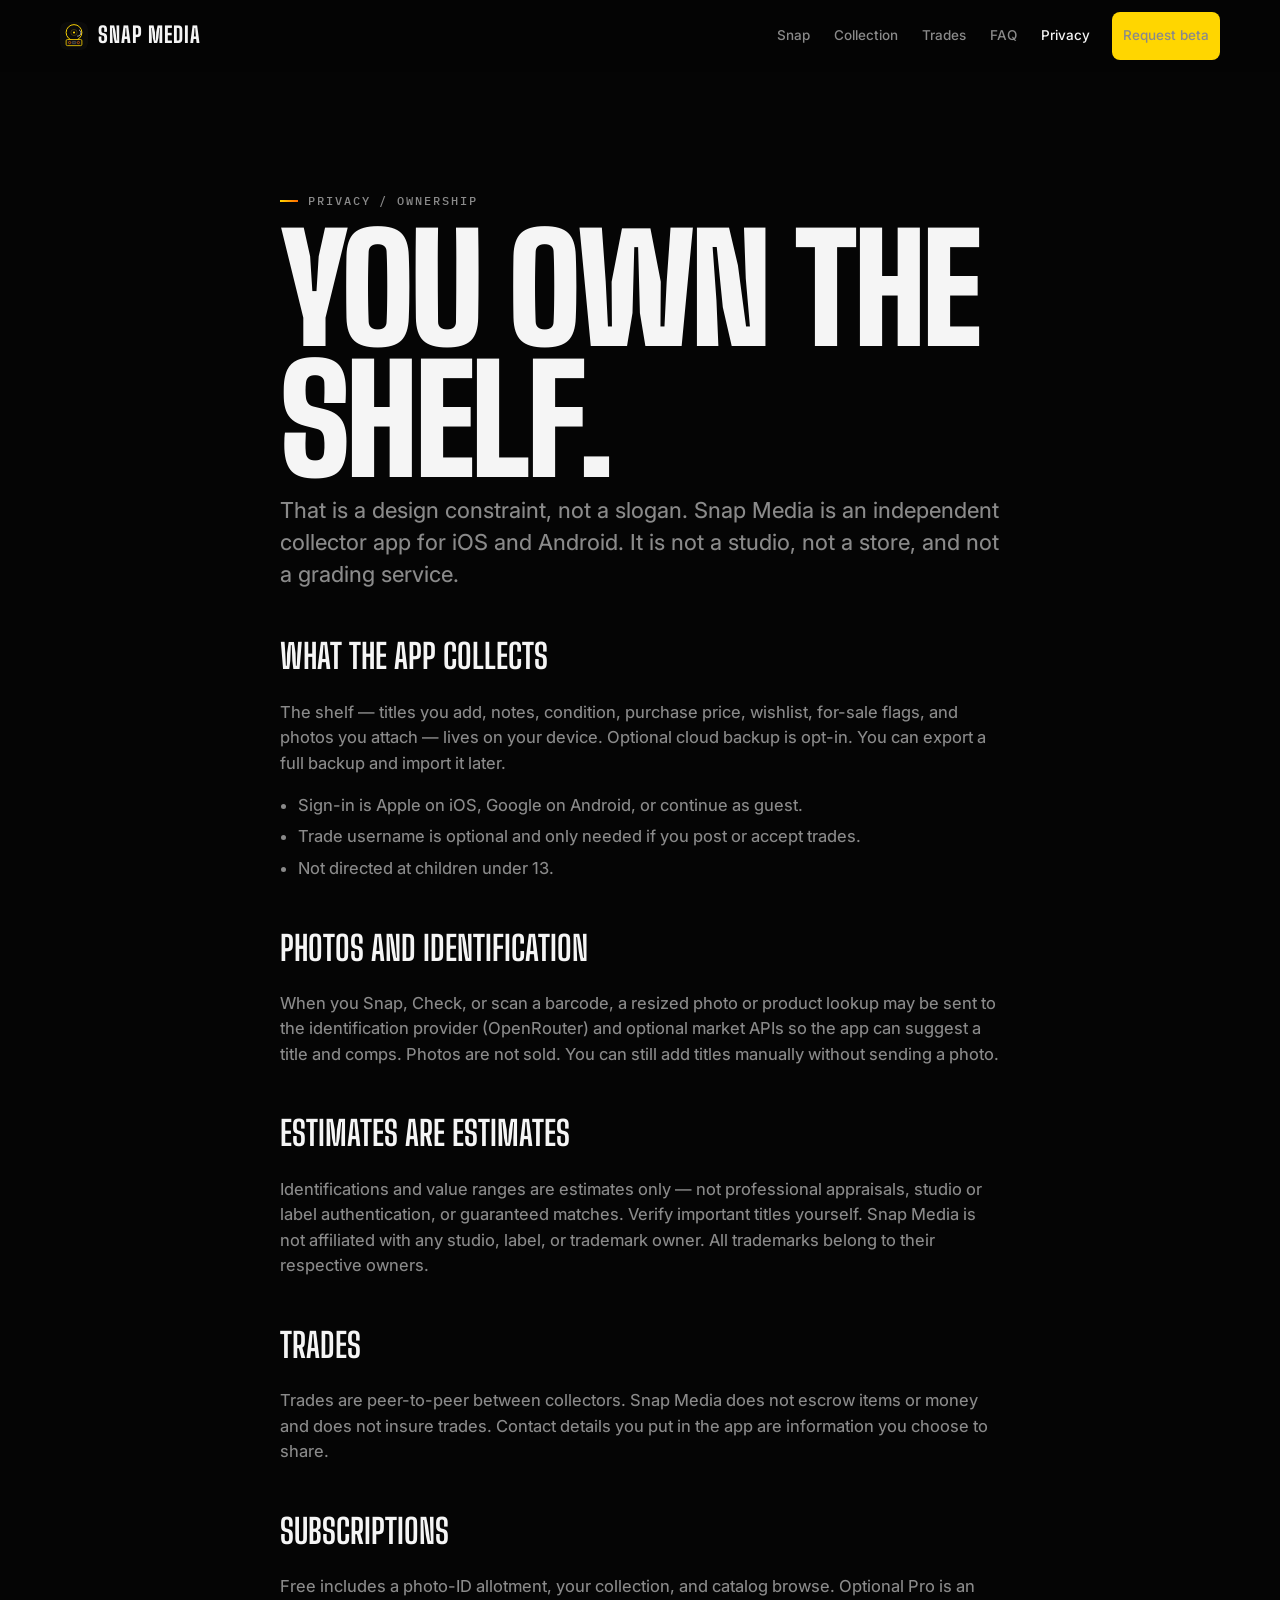
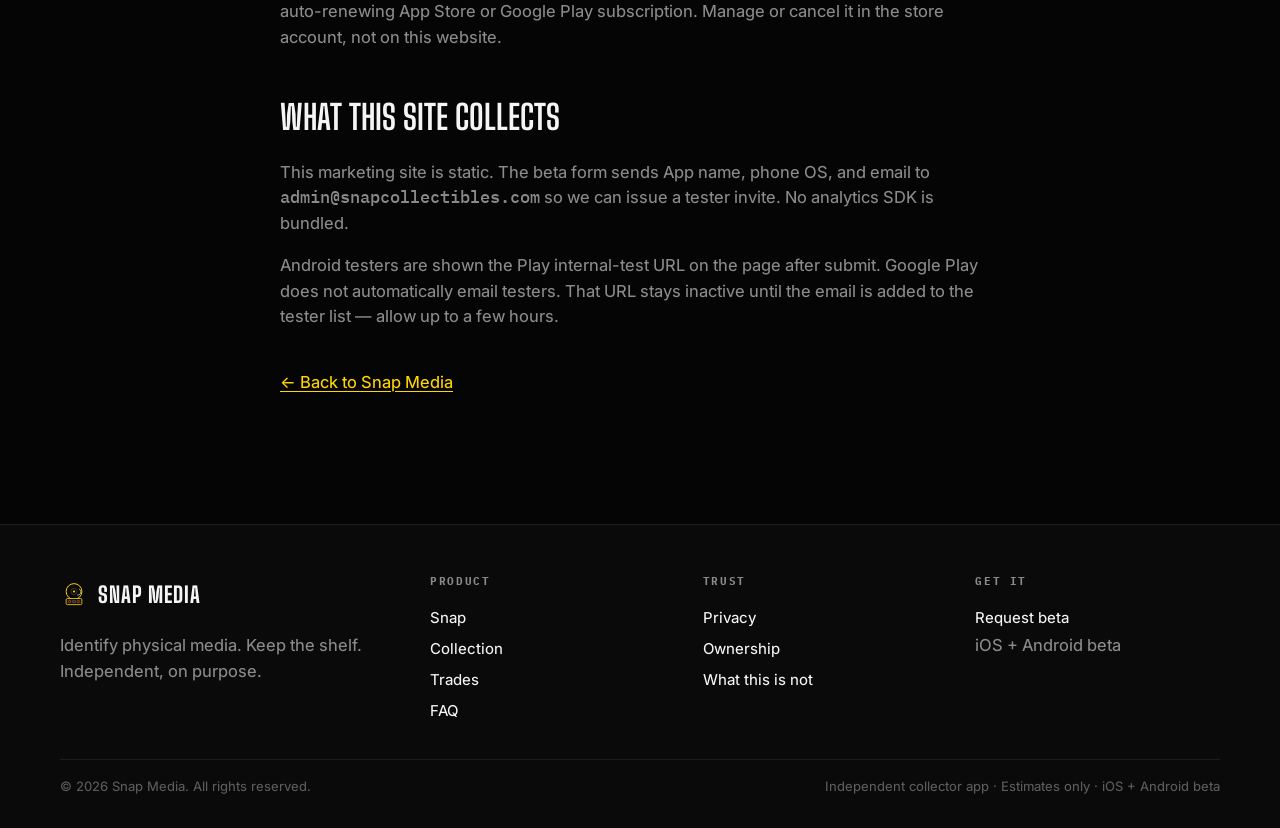
==== privacy.html @ 8dda5efd "Rebuild site in BassheadOS design with Android tester URL gate." ====
<!DOCTYPE html>
<html lang="en">
<head>
  <meta charset="utf-8" />
  <meta name="viewport" content="width=device-width, initial-scale=1" />
  <title>Privacy — Snap Media</title>
  <meta name="description" content="Snap Media is an independent collector app. Photos are used for identification only and are not sold. The shelf is yours. AI estimates are not appraisals." />
  <meta name="theme-color" content="#050505" />
  <link rel="canonical" href="https://snapmedia.app/privacy.html" />

  <meta property="og:type" content="article" />
  <meta property="og:title" content="Privacy — Snap Media" />
  <meta property="og:description" content="You own the shelf. Photos are not sold. Identifications are estimates, not studio stamps." />
  <meta property="og:image" content="assets/img/og.png" />
  <meta name="twitter:card" content="summary_large_image" />

  <link rel="icon" href="assets/img/favicon.svg" type="image/svg+xml" />
  <link rel="icon" href="assets/img/favicon-32.png" sizes="32x32" type="image/png" />
  <link rel="apple-touch-icon" href="assets/img/apple-touch-icon.png" />

  <link rel="preconnect" href="https://fonts.googleapis.com" />
  <link rel="preconnect" href="https://fonts.gstatic.com" crossorigin />
  <link href="https://fonts.googleapis.com/css2?family=Big+Shoulders+Display:wght@700;800;900&family=IBM+Plex+Mono:wght@400;500;600&family=Inter:ital,opsz,wght@0,14..32,400;0,14..32,500;0,14..32,600;1,14..32,400&display=swap" rel="stylesheet" />
  <link rel="stylesheet" href="assets/css/site.css?v=2" />
</head>
<body>
  <a class="skip" href="#main">Skip to content</a>

  <header class="site-header">
    <div class="wrap">
      <a class="brand" href="index.html">
        <img src="assets/img/mark.svg" width="28" height="28" alt="" />
        <span class="brand-name">Snap Media</span>
      </a>
      <nav class="nav" aria-label="Primary">
        <a href="index.html#snap">Snap</a>
        <a href="index.html#collection">Collection</a>
        <a href="index.html#trades">Trades</a>
        <a href="index.html#faq">FAQ</a>
        <a href="privacy.html" aria-current="page">Privacy</a>
        <a class="btn btn-primary nav-cta" href="index.html#download">Request beta</a>
      </nav>
      <button class="nav-toggle" type="button" aria-expanded="false" aria-controls="mobile-nav" aria-label="Open menu">
        <span class="bars" aria-hidden="true"></span>
      </button>
    </div>
  </header>

  <nav class="mobile-nav" id="mobile-nav" aria-label="Mobile">
    <a href="index.html#snap">Snap</a>
    <a href="index.html#collection">Collection</a>
    <a href="index.html#trades">Trades</a>
    <a href="index.html#faq">FAQ</a>
    <a href="privacy.html">Privacy</a>
    <a href="index.html#download">Request beta</a>
  </nav>

  <main id="main" class="section page-hero">
    <article class="wrap prose">
      <p class="kicker">Privacy / ownership</p>
      <h1 class="display">You own the shelf.</h1>
      <p class="lede">That is a design constraint, not a slogan. Snap Media is an independent collector app for iOS and Android. It is not a studio, not a store, and not a grading service.</p>

      <h2>What the app collects</h2>
      <p>The shelf — titles you add, notes, condition, purchase price, wishlist, for-sale flags, and photos you attach — lives on your device. Optional cloud backup is opt-in. You can export a full backup and import it later.</p>
      <ul>
        <li>Sign-in is Apple on iOS, Google on Android, or continue as guest.</li>
        <li>Trade username is optional and only needed if you post or accept trades.</li>
        <li>Not directed at children under 13.</li>
      </ul>

      <h2>Photos and identification</h2>
      <p>When you Snap, Check, or scan a barcode, a resized photo or product lookup may be sent to the identification provider (OpenRouter) and optional market APIs so the app can suggest a title and comps. Photos are not sold. You can still add titles manually without sending a photo.</p>

      <h2>Estimates are estimates</h2>
      <p>Identifications and value ranges are estimates only — not professional appraisals, studio or label authentication, or guaranteed matches. Verify important titles yourself. Snap Media is not affiliated with any studio, label, or trademark owner. All trademarks belong to their respective owners.</p>

      <h2>Trades</h2>
      <p>Trades are peer-to-peer between collectors. Snap Media does not escrow items or money and does not insure trades. Contact details you put in the app are information you choose to share.</p>

      <h2>Subscriptions</h2>
      <p>Free includes a photo-ID allotment, your collection, and catalog browse. Optional Pro is an auto-renewing App Store or Google Play subscription. Manage or cancel it in the store account, not on this website.</p>

      <h2>What this site collects</h2>
      <p>This marketing site is static. The beta form sends App name, phone OS, and email to <span class="mono">admin@snapcollectibles.com</span> so we can issue a tester invite. No analytics SDK is bundled.</p>
      <p>Android testers are shown the Play internal-test URL on the page after submit. Google Play does not automatically email testers. That URL stays inactive until the email is added to the tester list — allow up to a few hours.</p>

      <p style="margin-top:40px;"><a href="index.html">← Back to Snap Media</a></p>
    </article>
  </main>

  <footer class="site-footer">
    <div class="wrap footer-grid">
      <div class="footer-brand">
        <a class="brand" href="index.html">
          <img src="assets/img/mark.svg" width="28" height="28" alt="" />
          <span class="brand-name">Snap Media</span>
        </a>
        <p>Identify physical media. Keep the shelf. Independent, on purpose.</p>
      </div>
      <div class="footer-col">
        <h2>Product</h2>
        <a href="index.html#snap">Snap</a>
        <a href="index.html#collection">Collection</a>
        <a href="index.html#trades">Trades</a>
        <a href="index.html#faq">FAQ</a>
      </div>
      <div class="footer-col">
        <h2>Trust</h2>
        <a href="privacy.html">Privacy</a>
        <a href="index.html#privacy">Ownership</a>
        <a href="index.html#not">What this is not</a>
      </div>
      <div class="footer-col">
        <h2>Get it</h2>
        <a href="index.html#download">Request beta</a>
        <span class="muted">iOS + Android beta</span>
      </div>
    </div>
    <div class="wrap footer-legal">
      <span>© <span data-year></span> Snap Media. All rights reserved.</span>
      <span>Independent collector app · Estimates only · iOS + Android beta</span>
    </div>
  </footer>
  <script src="assets/js/site.js"></script>
</body>
</html>
---- assets/css/site.css ----
/* Snap Media — brand site
   Same system as BassheadOS: dark bay, electric yellow, ember.
   No brochure chrome. */

:root {
  --bg: #050505;
  --bg-2: #0a0a0a;
  --surface: #141414;
  --surface-2: #1a1a1a;
  --surface-3: #202020;
  --hairline: rgba(255, 255, 255, 0.08);
  --hairline-strong: rgba(255, 255, 255, 0.14);
  --text: #f5f5f5;
  --muted: #8a8a8a;
  --faint: #5c5c5c;
  --yellow: #ffd600;
  --yellow-ink: #141000;
  --orange: #ff6a00;
  --ember: #ff2d2d;
  --green: #73eb52;
  --green-ink: #062000;
  --shadow: 0 28px 80px rgba(0, 0, 0, 0.55);
  --radius: 18px;
  --radius-sm: 12px;
  --radius-pill: 999px;
  --header-h: 68px;
  --gutter: 20px;
  --max: 1160px;
  --max-narrow: 760px;
  --font-display: "Big Shoulders Display", "Arial Narrow", Impact, sans-serif;
  --font-body: Inter, "SF Pro Text", "Helvetica Neue", system-ui, sans-serif;
  --font-mono: "IBM Plex Mono", ui-monospace, "SF Mono", Menlo, monospace;
  --ease: cubic-bezier(0.2, 0.7, 0.2, 1);
  color-scheme: dark;
}

*,
*::before,
*::after {
  box-sizing: border-box;
}

html {
  scroll-behavior: smooth;
  scroll-padding-top: calc(var(--header-h) + 16px);
}

body {
  margin: 0;
  min-height: 100%;
  background: var(--bg);
  color: var(--text);
  font-family: var(--font-body);
  font-size: 16.5px;
  line-height: 1.55;
  font-weight: 450;
  -webkit-font-smoothing: antialiased;
  text-rendering: optimizeLegibility;
  overflow-x: hidden;
}

img,
svg,
video {
  max-width: 100%;
  display: block;
}

button,
input,
select,
textarea {
  font: inherit;
  color: inherit;
}

a {
  color: var(--yellow);
  text-decoration-thickness: 1px;
  text-underline-offset: 0.18em;
}

a:hover {
  color: #ffe566;
}

:focus-visible {
  outline: 2px solid var(--yellow);
  outline-offset: 3px;
}

.visually-hidden {
  position: absolute;
  width: 1px;
  height: 1px;
  padding: 0;
  margin: -1px;
  overflow: hidden;
  clip: rect(0, 0, 0, 0);
  white-space: nowrap;
  border: 0;
}

.skip {
  position: absolute;
  left: 12px;
  top: -48px;
  z-index: 80;
  background: var(--yellow);
  color: var(--yellow-ink);
  padding: 8px 12px;
  font-weight: 600;
  border-radius: 8px;
}

.skip:focus {
  top: 12px;
}

/* ---------- layout ---------- */

.wrap {
  width: calc(100% - var(--gutter) * 2);
  max-width: var(--max);
  margin-inline: auto;
}

.wrap-narrow {
  width: min(var(--max-narrow), calc(100% - var(--gutter) * 2));
  margin-inline: auto;
}

.section {
  padding: 88px 0;
  position: relative;
}

.section-head {
  max-width: 720px;
  margin-bottom: 40px;
}

.section-head.center {
  margin-inline: auto;
  text-align: center;
}

.kicker {
  display: inline-flex;
  flex-wrap: wrap;
  align-items: center;
  gap: 10px;
  font-family: var(--font-mono);
  font-size: 12px;
  font-weight: 500;
  letter-spacing: 0.16em;
  text-transform: uppercase;
  color: var(--yellow);
  margin: 0 0 14px;
}

.kicker::before {
  content: "";
  width: 18px;
  height: 2px;
  background: linear-gradient(90deg, var(--yellow), var(--orange));
}

.display {
  font-family: var(--font-display);
  font-weight: 800;
  letter-spacing: -0.025em;
  line-height: 0.88;
  text-transform: uppercase;
  margin: 0 0 18px;
}

h1.display {
  font-size: clamp(64px, 16vw, 148px);
  font-weight: 900;
}

h2.display {
  font-size: clamp(36px, 9vw, 76px);
  overflow-wrap: break-word;
}

h3 {
  font-size: 1.25rem;
  line-height: 1.25;
  letter-spacing: -0.02em;
  margin: 0 0 8px;
}

.lede {
  font-size: clamp(18px, 2.2vw, 22px);
  line-height: 1.45;
  color: var(--text);
  margin: 0 0 16px;
}

.muted {
  color: var(--muted);
}

.mono {
  font-family: var(--font-mono);
  font-variant-numeric: tabular-nums;
}

/* ---------- header ---------- */

.site-header {
  position: sticky;
  top: 0;
  z-index: 50;
  height: var(--header-h);
  display: flex;
  align-items: center;
  border-bottom: 1px solid transparent;
  background: rgba(5, 5, 5, 0.72);
  backdrop-filter: blur(18px) saturate(1.2);
  -webkit-backdrop-filter: blur(18px) saturate(1.2);
}

.site-header.is-scrolled {
  border-bottom-color: var(--hairline);
}

.site-header .wrap {
  display: flex;
  align-items: center;
  justify-content: space-between;
  gap: 16px;
  width: min(1280px, calc(100% - var(--gutter) * 2));
}

.brand {
  display: inline-flex;
  align-items: center;
  gap: 10px;
  color: var(--text);
  text-decoration: none;
  min-height: 44px;
}

.brand:hover {
  color: var(--text);
}

.brand img,
.brand svg {
  width: 28px;
  height: 28px;
  border-radius: 7px;
}

.brand-name {
  font-family: var(--font-display);
  font-weight: 800;
  font-size: 22px;
  letter-spacing: 0.04em;
  text-transform: uppercase;
}

.nav {
  display: none;
  align-items: center;
  gap: 4px;
}

.nav a {
  color: var(--muted);
  text-decoration: none;
  font-size: 13.5px;
  font-weight: 500;
  padding: 8px 10px;
  border-radius: 8px;
}

.nav a:hover,
.nav a[aria-current="page"],
.nav a.is-active {
  color: var(--text);
}

.nav-cta {
  margin-left: 8px;
}

.nav-toggle {
  display: inline-flex;
  align-items: center;
  justify-content: center;
  width: 44px;
  height: 44px;
  border: 1px solid var(--hairline);
  background: var(--surface);
  border-radius: 12px;
  color: var(--text);
  cursor: pointer;
}

.nav-toggle .bars,
.nav-toggle .bars::before,
.nav-toggle .bars::after {
  display: block;
  width: 16px;
  height: 1.5px;
  background: currentColor;
  position: relative;
  transition: transform 0.2s var(--ease);
}

.nav-toggle .bars::before,
.nav-toggle .bars::after {
  content: "";
  position: absolute;
  left: 0;
}

.nav-toggle .bars::before { top: -5px; }
.nav-toggle .bars::after { top: 5px; }

body.nav-open .nav-toggle .bars { background: transparent; }
body.nav-open .nav-toggle .bars::before { top: 0; transform: rotate(45deg); }
body.nav-open .nav-toggle .bars::after { top: 0; transform: rotate(-45deg); }

/* ---------- buttons ---------- */

.btn {
  display: inline-flex;
  align-items: center;
  justify-content: center;
  gap: 8px;
  min-height: 48px;
  padding: 0 18px;
  border-radius: var(--radius-pill);
  border: 1px solid transparent;
  font-weight: 600;
  font-size: 15px;
  text-decoration: none;
  cursor: pointer;
  transition: transform 0.18s var(--ease), background 0.18s var(--ease), border-color 0.18s;
}

.btn:hover { color: inherit; }
.btn:active { transform: translateY(1px); }

.btn-primary {
  background: var(--yellow);
  color: var(--yellow-ink);
}

.btn-primary:hover {
  background: #ffe14d;
  color: var(--yellow-ink);
}

.btn-ghost {
  background: transparent;
  color: var(--text);
  border-color: var(--hairline-strong);
}

.btn-ghost:hover {
  border-color: rgba(255, 214, 0, 0.45);
  color: var(--text);
}

.btn-row {
  display: flex;
  flex-wrap: wrap;
  gap: 10px;
}

/* ---------- badges ---------- */

.badge {
  display: inline-flex;
  align-items: center;
  gap: 6px;
  min-height: 24px;
  padding: 0 9px;
  border-radius: var(--radius-pill);
  border: 1px solid var(--hairline);
  font-family: var(--font-mono);
  font-size: 11px;
  font-weight: 500;
  letter-spacing: 0.06em;
  text-transform: uppercase;
  color: var(--muted);
}

.badge-live {
  color: var(--green);
  border-color: rgba(115, 235, 82, 0.28);
  background: rgba(115, 235, 82, 0.08);
}

.badge-soon {
  color: var(--orange);
  border-color: rgba(255, 106, 0, 0.3);
  background: rgba(255, 106, 0, 0.08);
}

.badge-yellow {
  color: var(--yellow);
  border-color: rgba(255, 214, 0, 0.28);
}

.badge-orange {
  color: var(--orange);
  border-color: rgba(255, 106, 0, 0.3);
}

/* ---------- hero ---------- */

.hero {
  position: relative;
  overflow-x: hidden;
  padding: 36px 0 56px;
}

.hero-bg {
  position: absolute;
  inset: 0;
  pointer-events: none;
  background:
    radial-gradient(ellipse 80% 55% at 80% 20%, rgba(255, 106, 0, 0.16), transparent 55%),
    radial-gradient(ellipse 50% 40% at 10% 90%, rgba(255, 45, 45, 0.1), transparent 50%),
    var(--bg);
}

.hero-bg img {
  position: absolute;
  right: -8%;
  top: -6%;
  width: min(820px, 92vw);
  opacity: 0.22;
  mask-image: radial-gradient(circle at 55% 40%, #000 20%, transparent 70%);
  -webkit-mask-image: radial-gradient(circle at 55% 40%, #000 20%, transparent 70%);
  filter: saturate(1.1);
}

.hero-grid {
  position: relative;
  display: grid;
  gap: 48px;
  align-items: center;
}

.hero-grid > * {
  min-width: 0;
}

.hero-copy .display {
  margin-bottom: 20px;
}

.hero-promise {
  font-size: clamp(20px, 3vw, 28px);
  font-weight: 560;
  letter-spacing: -0.03em;
  line-height: 1.2;
  margin: 0 0 12px;
  max-width: 22ch;
}

.hero-copy {
  max-width: 100%;
}

.hero-pitch {
  color: var(--muted);
  max-width: min(44ch, 100%);
  margin: 0 0 24px;
}

.hero-micro {
  margin-top: 18px;
  font-family: var(--font-mono);
  font-size: 12px;
  color: var(--muted);
  letter-spacing: 0.02em;
  max-width: 46ch;
  line-height: 1.55;
}

.hero-stage {
  position: relative;
  display: flex;
  flex-direction: column;
  align-items: center;
  justify-content: center;
  gap: 16px;
}

.hero-phones {
  position: relative;
  width: min(340px, 100%);
  display: flex;
  justify-content: center;
}

.hero-chips {
  position: relative;
  z-index: 3;
  display: grid;
  grid-template-columns: 1fr 1fr;
  gap: 8px;
  width: min(340px, 100%);
}

.chip-health,
.chip-dna {
  position: static;
  left: auto;
  right: auto;
  top: auto;
  bottom: auto;
}

/* ---------- devices ---------- */

.device {
  --device-w: 262px;
  width: var(--device-w);
  aspect-ratio: 1206 / 2622;
  padding: 5px;
  border-radius: 38px;
  background: linear-gradient(160deg, #4a4a4a 0%, #111 45%, #2a2a2a 100%);
  box-shadow:
    var(--shadow),
    0 0 0 1px rgba(255, 255, 255, 0.06),
    0 0 60px rgba(255, 106, 0, 0.08);
  position: relative;
}

.device img {
  width: 100%;
  height: 100%;
  object-fit: cover;
  border-radius: 33px;
  background: #000;
}

.device-main {
  --device-w: min(280px, 68vw);
  position: relative;
  z-index: 2;
}

.device-back {
  --device-w: min(230px, 56vw);
  position: absolute;
  z-index: 1;
  transform: translate(42%, -6%) rotate(7deg);
  opacity: 0.88;
  filter: saturate(0.95);
}

.chip {
  background: rgba(20, 20, 20, 0.88);
  border: 1px solid var(--hairline);
  backdrop-filter: blur(12px);
  border-radius: 14px;
  padding: 10px 12px;
  box-shadow: 0 12px 32px rgba(0, 0, 0, 0.35);
  min-width: 0;
}

.chip .label {
  font-family: var(--font-mono);
  font-size: 10px;
  letter-spacing: 0.12em;
  text-transform: uppercase;
  color: var(--yellow);
  margin-bottom: 4px;
}

.chip strong {
  display: block;
  font-size: 14px;
  font-weight: 600;
}

.chip span {
  color: var(--muted);
  font-size: 12px;
}

@media (max-width: 759px) {
  .device-back { display: none; }
  .hero-phones {
    width: min(280px, 82vw);
  }
  .hero-chips {
    width: min(280px, 82vw);
    grid-template-columns: 1fr;
  }
  .hero-bg img {
    opacity: 0.12;
    width: min(520px, 80vw);
    right: -20%;
  }

}

/* ---------- strips ---------- */

.strip {
  border-block: 1px solid var(--hairline);
  background: var(--bg-2);
  padding: 16px 0;
}

.strip-row {
  display: flex;
  flex-wrap: wrap;
  gap: 10px 22px;
  justify-content: center;
  font-family: var(--font-mono);
  font-size: 12px;
  letter-spacing: 0.04em;
  text-transform: uppercase;
  color: var(--muted);
}

.strip-row b {
  color: var(--text);
  font-weight: 500;
}

.ember-band {
  position: relative;
  overflow: hidden;
  padding: 56px 0;
  background:
    radial-gradient(ellipse at 20% 0%, rgba(255, 214, 0, 0.1), transparent 45%),
    radial-gradient(ellipse at 90% 120%, rgba(255, 45, 45, 0.16), transparent 50%),
    #0c0705;
  border-block: 1px solid rgba(255, 106, 0, 0.2);
}

.ember-band .display {
  max-width: 16ch;
}

/* ---------- cards / grids ---------- */

.pillar-grid {
  display: grid;
  gap: 12px;
}

.pillar {
  background: var(--surface);
  border: 1px solid var(--hairline);
  border-radius: var(--radius);
  padding: 22px 20px 20px;
  position: relative;
  overflow: hidden;
}

.pillar::after {
  content: "";
  position: absolute;
  inset: auto 0 0;
  height: 2px;
  background: linear-gradient(90deg, var(--yellow), var(--orange), var(--ember));
  opacity: 0.7;
}

.pillar .num {
  font-family: var(--font-mono);
  font-size: 12px;
  color: var(--yellow);
  letter-spacing: 0.08em;
}

.pillar h3 {
  margin-top: 10px;
  font-family: var(--font-display);
  font-size: 28px;
  letter-spacing: 0.01em;
  text-transform: uppercase;
}

.pillar p {
  margin: 0;
  color: var(--muted);
  font-size: 15px;
}

.split {
  display: grid;
  gap: 36px;
  align-items: center;
}

.split > * {
  min-width: 0;
}

.feature-list {
  list-style: none;
  padding: 0;
  margin: 20px 0 0;
  display: grid;
  gap: 10px;
}

.feature-list li {
  display: grid;
  grid-template-columns: 16px 1fr;
  gap: 10px;
  color: var(--muted);
  font-size: 15px;
}

.feature-list li::before {
  content: "";
  width: 8px;
  height: 8px;
  margin-top: 8px;
  border-radius: 50%;
  background: var(--yellow);
  box-shadow: 0 0 0 4px rgba(255, 214, 0, 0.08);
}

.device-row {
  display: flex;
  gap: 16px;
  overflow-x: auto;
  padding: 8px 2px 36px;
  scroll-snap-type: x mandatory;
  -webkit-overflow-scrolling: touch;
}

.device-row .device {
  flex: 0 0 auto;
  scroll-snap-align: start;
}

.device-pair {
  display: grid;
  grid-template-columns: 1fr;
  gap: 16px;
}

.device-pair .device,
.device-solo {
  --device-w: min(280px, 100%);
  width: min(280px, 100%);
  max-width: 100%;
  margin-inline: auto;
}

.device figcaption {
  position: absolute;
  left: 8px;
  right: 8px;
  bottom: -26px;
  text-align: center;
  font-family: var(--font-mono);
  font-size: 11px;
  color: var(--muted);
  letter-spacing: 0.08em;
  text-transform: uppercase;
}

.page-hero {
  padding: 48px 0 24px;
}

/* ---------- tools / coach / twin ---------- */

.tool-grid {
  display: grid;
  gap: 12px;
}

.tool {
  background: var(--surface);
  border: 1px solid var(--hairline);
  border-radius: var(--radius);
  padding: 20px;
}

.tool h3 {
  font-family: var(--font-display);
  font-size: 26px;
  text-transform: uppercase;
  color: var(--yellow);
  letter-spacing: 0.02em;
}

.spec-row {
  display: flex;
  flex-wrap: wrap;
  gap: 8px;
  margin-top: 14px;
}

.spec {
  font-family: var(--font-mono);
  font-size: 12px;
  padding: 6px 9px;
  border-radius: 8px;
  background: var(--bg);
  border: 1px solid var(--hairline);
  color: var(--text);
}

.steps {
  display: grid;
  gap: 0;
  counter-reset: step;
  border-top: 1px solid var(--hairline);
}

.step {
  display: grid;
  gap: 8px;
  padding: 22px 0;
  border-bottom: 1px solid var(--hairline);
  counter-increment: step;
}

.step h3 {
  font-family: var(--font-display);
  font-size: 32px;
  text-transform: uppercase;
}

.step h3::before {
  content: counter(step, decimal-leading-zero) "  ";
  font-family: var(--font-mono);
  font-size: 0.45em;
  letter-spacing: 0.08em;
  color: var(--yellow);
  vertical-align: 8px;
}

.step p { margin: 0; color: var(--muted); }

/* health + signal visuals */

.health {
  width: 92px;
  height: 92px;
}

.health-ring {
  transform: rotate(-90deg);
}

.health-track { fill: none; stroke: #2a2a2a; stroke-width: 8; }
.health-value {
  fill: none;
  stroke: url(#ember);
  stroke-width: 8;
  stroke-linecap: round;
  stroke-dasharray: 264;
  stroke-dashoffset: 60;
}

.chain {
  display: flex;
  align-items: center;
  gap: 0;
  overflow-x: auto;
  padding: 6px 0;
}

.node {
  flex: 0 0 auto;
  background: var(--surface);
  border: 1px solid var(--hairline);
  border-radius: 14px;
  padding: 10px 12px;
  min-width: 108px;
}

.node .dot {
  width: 8px;
  height: 8px;
  border-radius: 50%;
  background: var(--yellow);
  box-shadow: 0 0 10px var(--yellow);
  margin-bottom: 8px;
}

.node small {
  display: block;
  color: var(--muted);
  font-size: 11px;
}

.node-link {
  width: 28px;
  height: 2px;
  background: linear-gradient(90deg, var(--orange), var(--yellow));
  flex: 0 0 auto;
  position: relative;
}

.node-link::after {
  content: "";
  position: absolute;
  inset: -3px auto -3px 0;
  width: 8px;
  background: #fff;
  opacity: 0.7;
  animation: pulse 1.8s var(--ease) infinite;
}

@keyframes pulse {
  0% { left: 0; opacity: 0; }
  30% { opacity: 0.9; }
  100% { left: 22px; opacity: 0; }
}

.audience {
  display: grid;
  gap: 10px;
}

.audience article {
  border: 1px solid var(--hairline);
  border-radius: var(--radius);
  padding: 18px;
  background: var(--bg-2);
}

.audience h3 {
  font-family: var(--font-mono);
  font-size: 12px;
  letter-spacing: 0.14em;
  text-transform: uppercase;
  color: var(--yellow);
}

.audience p { margin: 0; color: var(--muted); font-size: 15px; }

.roadmap {
  display: grid;
  gap: 8px;
}

.roadmap li {
  list-style: none;
  display: grid;
  grid-template-columns: auto 1fr;
  gap: 12px;
  align-items: start;
  padding: 14px 16px;
  background: var(--surface);
  border: 1px solid var(--hairline);
  border-radius: 14px;
}

.roadmap {
  padding: 0;
  margin: 0;
}

.not-list {
  display: grid;
  gap: 8px;
  padding: 0;
  margin: 16px 0 0;
}

.not-list li {
  list-style: none;
  color: var(--muted);
  padding-left: 18px;
  position: relative;
}

.not-list li::before {
  content: "—";
  position: absolute;
  left: 0;
  color: var(--ember);
}

/* ---------- waitlist ---------- */

.cta-panel {
  background:
    radial-gradient(ellipse at 80% 0%, rgba(255, 214, 0, 0.08), transparent 40%),
    var(--surface);
  border: 1px solid var(--hairline);
  border-radius: 24px;
  padding: 28px 22px;
  overflow: hidden;
}

.cta-panel .display {
  font-size: clamp(32px, 8vw, 64px);
}

.form {
  display: grid;
  gap: 10px;
  margin-top: 18px;
  position: relative;
}

.form[hidden] {
  display: none;
}

.form label {
  font-family: var(--font-mono);
  font-size: 12px;
  letter-spacing: 0.08em;
  text-transform: uppercase;
  color: var(--muted);
}

.form-row {
  display: grid;
  gap: 10px;
}

.form input[type="email"],
.form input[type="text"] {
  width: 100%;
  min-height: 52px;
  padding: 0 16px;
  border-radius: var(--radius-pill);
  border: 1px solid var(--hairline-strong);
  background: var(--bg);
}

.form input[type="email"]::placeholder { color: var(--faint); }

.form input[readonly] {
  color: var(--text);
  opacity: 0.92;
}

.form .honey {
  position: absolute;
  left: -9999px;
  width: 1px;
  height: 1px;
  opacity: 0;
}

.os-fieldset {
  border: 0;
  padding: 0;
  margin: 6px 0 0;
  min-width: 0;
}

.os-fieldset legend {
  font-family: var(--font-mono);
  font-size: 12px;
  letter-spacing: 0.08em;
  text-transform: uppercase;
  color: var(--muted);
  padding: 0;
  margin-bottom: 10px;
}

.os-choice {
  display: grid;
  grid-template-columns: 1fr 1fr;
  gap: 10px;
}

.form .os-card {
  display: grid;
  gap: 2px;
  min-height: 72px;
  padding: 14px 16px;
  border-radius: 16px;
  border: 1px solid var(--hairline-strong);
  background: var(--bg);
  cursor: pointer;
  font-family: var(--font-body);
  font-size: 15px;
  letter-spacing: 0;
  text-transform: none;
  color: var(--text);
}

.os-card input {
  position: absolute;
  opacity: 0;
  pointer-events: none;
}

.os-card:has(input:focus-visible) {
  outline: 2px solid var(--yellow);
  outline-offset: 3px;
}

.os-card:has(input:checked) {
  border-color: rgba(255, 214, 0, 0.55);
  box-shadow: inset 0 0 0 1px rgba(255, 214, 0, 0.35);
}

.os-card-title {
  font-weight: 600;
}

.os-card-meta {
  color: var(--muted);
  font-size: 13px;
}

.form > .btn {
  justify-self: start;
  min-width: min(100%, 280px);
}

.form-note,
.form-status {
  font-size: 13px;
  color: var(--muted);
  margin: 0;
}

.form-status[data-state="ok"] { color: var(--green); }
.form-status[data-state="err"] { color: #ff8a8a; }

.store-btn {
  display: inline-flex;
  flex-direction: column;
  align-items: flex-start;
  gap: 2px;
  min-height: 56px;
  padding: 10px 16px;
  border-radius: 12px;
  border: 1px solid var(--hairline-strong);
  background: #000;
  color: var(--text);
  text-decoration: none;
}

.store-btn small {
  font-size: 11px;
  color: var(--muted);
}

.store-btn b { font-size: 16px; letter-spacing: -0.02em; }

/* ---------- footer ---------- */

.site-footer {
  border-top: 1px solid var(--hairline);
  padding: 48px 0 32px;
  background: var(--bg-2);
}

.footer-grid {
  display: grid;
  gap: 28px;
}

.footer-brand p {
  color: var(--muted);
  max-width: 36ch;
}

.footer-col h2 {
  font-family: var(--font-mono);
  font-size: 11px;
  letter-spacing: 0.14em;
  text-transform: uppercase;
  color: var(--muted);
  margin: 0 0 12px;
}

.footer-col a {
  display: block;
  color: var(--text);
  text-decoration: none;
  padding: 4px 0;
  font-size: 15px;
}

.footer-col a:hover { color: var(--yellow); }

.footer-legal {
  margin-top: 32px;
  padding-top: 16px;
  border-top: 1px solid var(--hairline);
  display: flex;
  flex-wrap: wrap;
  gap: 8px 16px;
  justify-content: space-between;
  color: var(--faint);
  font-size: 13px;
}

/* ---------- privacy page ---------- */

.prose {
  max-width: 72ch;
  margin-inline: auto;
}

code {
  font-family: var(--font-mono);
  font-size: 0.92em;
}

.prose h1 { margin-bottom: 10px; }
.prose h2 {
  font-family: var(--font-display);
  font-size: 34px;
  text-transform: uppercase;
  margin: 40px 0 10px;
}
.prose p { color: var(--muted); }
.prose ul { color: var(--muted); padding-left: 18px; }
.prose li { margin: 6px 0; }

/* mobile nav drawer */

.mobile-nav {
  display: none;
  position: fixed;
  inset: var(--header-h) 0 0;
  background: rgba(5, 5, 5, 0.96);
  z-index: 40;
  padding: 20px;
}

body.nav-open .mobile-nav { display: block; }
body.nav-open { overflow: hidden; }

.mobile-nav a {
  display: block;
  color: var(--text);
  text-decoration: none;
  font-family: var(--font-display);
  font-size: 40px;
  text-transform: uppercase;
  line-height: 1.15;
  padding: 6px 0;
}

@media (max-width: 759px) {
  .cta-panel { padding: 24px 16px; }
  .cta-panel h2.display {
    font-size: clamp(28px, 10vw, 42px);
  }
  .hero-pitch,
  .hero-micro {
    max-width: 100%;
  }
}

/* ---------- desktop ---------- */

@media (min-width: 760px) {
  :root { --gutter: 28px; --header-h: 72px; }

  .nav { display: flex; }
  .nav-toggle { display: none; }
  .mobile-nav { display: none !important; }

  .section { padding: 112px 0; }

  .pillar-grid {
    grid-template-columns: repeat(2, 1fr);
  }

  .tool-grid {
    grid-template-columns: repeat(2, 1fr);
  }

  .audience {
    grid-template-columns: repeat(2, 1fr);
  }

  .split {
    grid-template-columns: 1fr 1fr;
    gap: 56px;
  }

  .split.reverse > :first-child { order: 2; }

  .device-pair {
    grid-template-columns: 1fr 1fr;
  }

  .device { --device-w: 286px; }
  .device-main { --device-w: 300px; }
  .device-back { --device-w: 250px; }

  .form-row {
    grid-template-columns: 1fr auto;
  }

  .footer-grid {
    grid-template-columns: 1.4fr 1fr 1fr 1fr;
  }

  .cta-panel { padding: 40px; }
  .cta-panel h2.display { font-size: clamp(36px, 5vw, 64px); }

  .hero { padding: 48px 0 88px; }
}

@media (min-width: 1040px) {
  .pillar-grid { grid-template-columns: repeat(3, 1fr); }
  .tool-grid { grid-template-columns: repeat(4, 1fr); }
  .audience { grid-template-columns: repeat(4, 1fr); }

  .hero-grid {
    grid-template-columns: 1.05fr 0.95fr;
    gap: 24px;
  }

  .hero {
    min-height: calc(100svh - var(--header-h));
    padding: 48px 0 72px;
  }

  .hero-phones {
    width: 380px;
  }

  .hero-chips {
    width: 380px;
  }
}

@media (prefers-reduced-motion: reduce) {
  html { scroll-behavior: auto; }
  *, *::before, *::after {
    animation-duration: 0.01ms !important;
    animation-iteration-count: 1 !important;
    transition-duration: 0.01ms !important;
  }
}

/* ---------- Android tester URL gate ---------- */

.android-note {
  margin: 0;
  font-size: 13px;
  color: var(--muted);
  line-height: 1.5;
}

.android-note[hidden],
#android-gate[hidden],
#ios-done[hidden] {
  display: none;
}

#android-gate {
  display: grid;
  gap: 16px;
  margin-top: 18px;
  padding: 20px 18px;
  border-radius: 20px;
  border: 1px solid rgba(255, 214, 0, 0.35);
  background:
    radial-gradient(ellipse at 90% 0%, rgba(255, 214, 0, 0.1), transparent 45%),
    var(--bg);
}

#android-gate[hidden] {
  display: none;
}

.gate-kicker {
  font-family: var(--font-mono);
  font-size: 11px;
  letter-spacing: 0.14em;
  text-transform: uppercase;
  color: var(--yellow);
  margin: 0;
}

.gate-title {
  font-family: var(--font-display);
  font-size: clamp(28px, 6vw, 40px);
  text-transform: uppercase;
  letter-spacing: 0.01em;
  line-height: 0.92;
  margin: 0;
}

.gate-copy {
  margin: 0;
  color: var(--muted);
  font-size: 15px;
}

.url-box {
  display: grid;
  gap: 10px;
  padding: 14px;
  border-radius: 16px;
  border: 1px solid var(--hairline-strong);
  background: #000;
}

.url-box code {
  font-family: var(--font-mono);
  font-size: 13px;
  word-break: break-all;
  color: var(--yellow);
  line-height: 1.45;
}

.url-actions {
  display: flex;
  flex-wrap: wrap;
  gap: 8px;
}

.btn-copy {
  min-height: 44px;
  padding: 0 14px;
  border-radius: var(--radius-pill);
  border: 1px solid var(--hairline-strong);
  background: var(--surface-2);
  color: var(--text);
  font-weight: 600;
  font-size: 14px;
  cursor: pointer;
}

.btn-copy:hover {
  border-color: rgba(255, 214, 0, 0.45);
}

.ack-row {
  display: grid;
  grid-template-columns: 22px 1fr;
  gap: 10px;
  align-items: start;
  padding: 12px 0 0;
}

.ack-row input[type="checkbox"] {
  width: 18px;
  height: 18px;
  margin-top: 3px;
  accent-color: var(--yellow);
  cursor: pointer;
}

.ack-row label {
  font-size: 14.5px;
  color: var(--text);
  cursor: pointer;
  letter-spacing: 0;
  text-transform: none;
  font-family: var(--font-body);
}

#android-gate .btn[disabled] {
  background: var(--surface-3);
  color: var(--muted);
  cursor: not-allowed;
}

#ios-done {
  margin-top: 16px;
  padding: 16px 18px;
  border-radius: 16px;
  border: 1px solid rgba(115, 235, 82, 0.28);
  background: rgba(115, 235, 82, 0.08);
  color: var(--green);
}

/* FAQ */

.faq-list {
  border-top: 1px solid var(--hairline);
}

.faq-item {
  border-bottom: 1px solid var(--hairline);
}

.faq-item button {
  display: flex;
  width: 100%;
  align-items: center;
  justify-content: space-between;
  gap: 16px;
  padding: 20px 0;
  background: none;
  border: 0;
  color: var(--text);
  text-align: left;
  cursor: pointer;
  font-size: 17px;
  font-weight: 560;
}

.faq-item button:hover { color: var(--yellow); }

.faq-item .plus {
  flex: 0 0 auto;
  width: 32px;
  height: 32px;
  border: 1px solid var(--hairline);
  border-radius: 50%;
  display: grid;
  place-items: center;
  color: var(--muted);
  transition: transform 0.2s var(--ease);
}

.faq-item.is-open .plus {
  transform: rotate(45deg);
  color: var(--yellow);
}

.faq-a {
  display: none;
  padding: 0 40px 20px 0;
  color: var(--muted);
  font-size: 15px;
}

.faq-item.is-open .faq-a { display: block; }
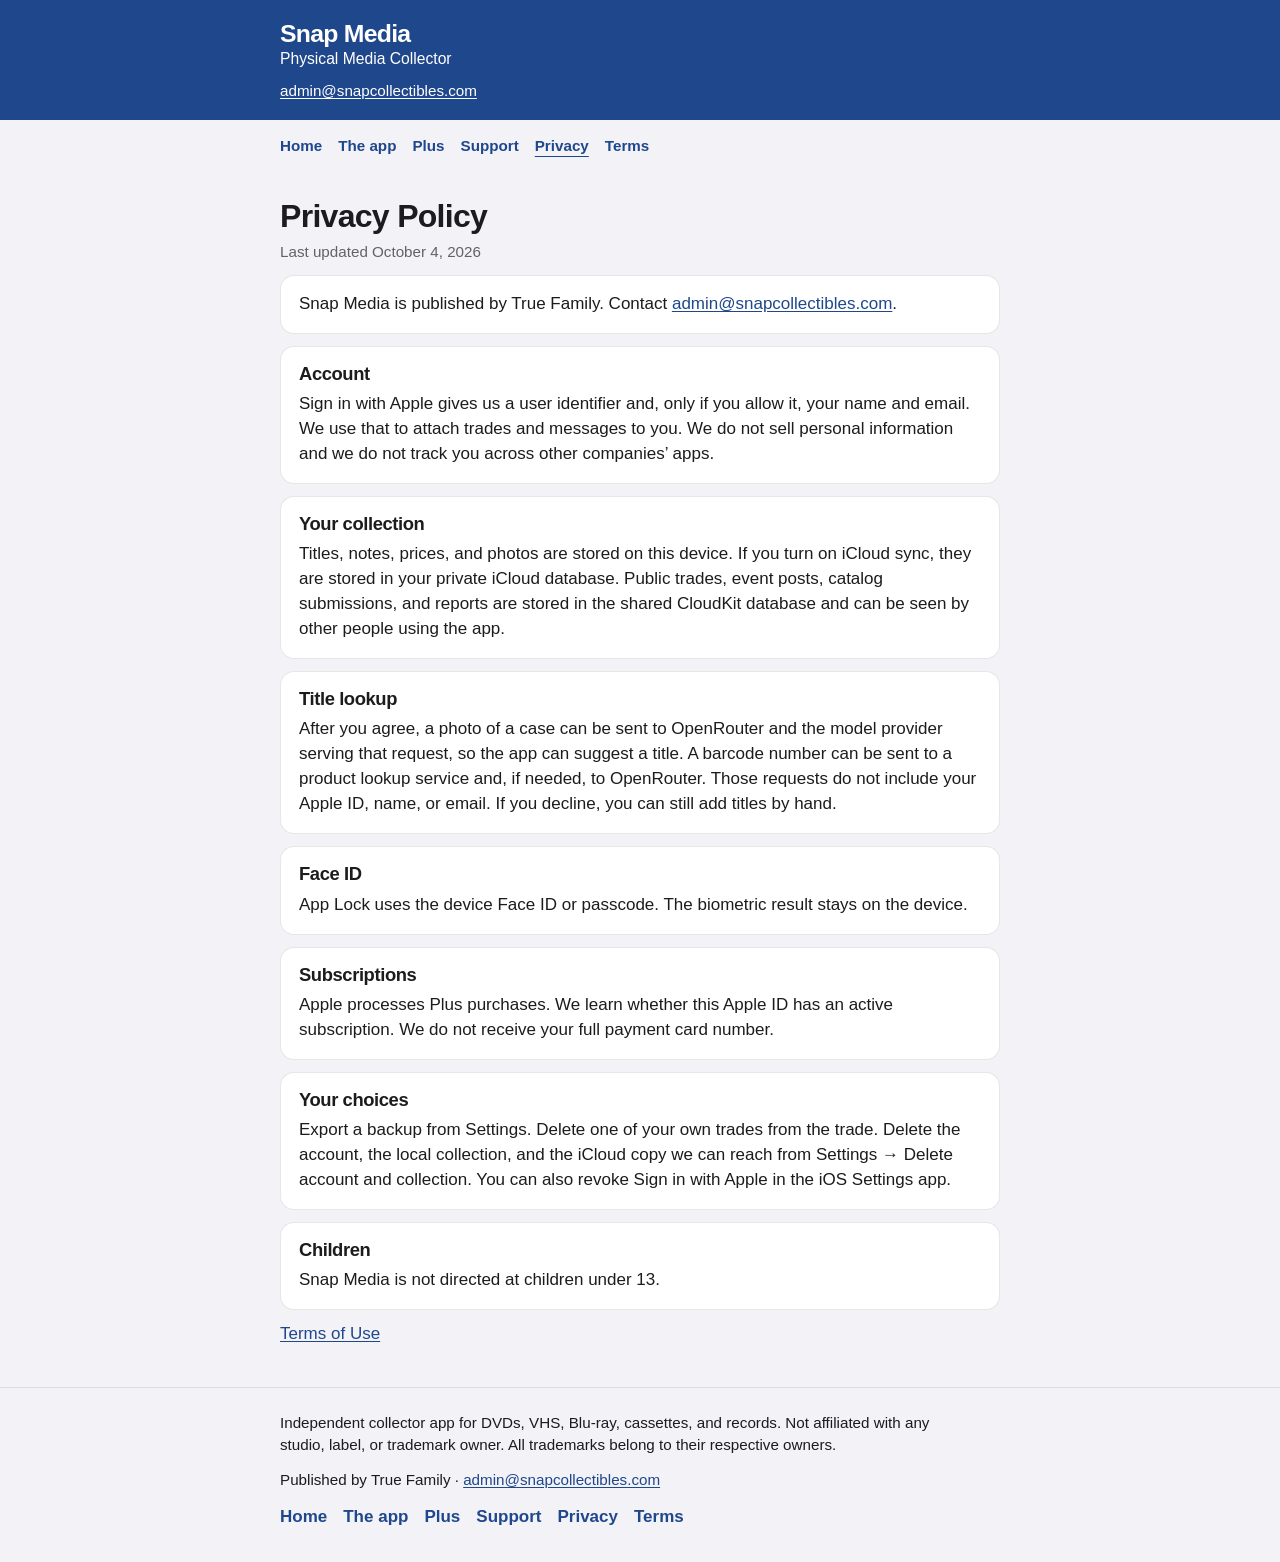
==== commit 52e7f9a7: "Rebuild the public site for the iPhone collector app. Replace the beta and Android pages with home, " ====
--- a/privacy.html
+++ b/privacy.html
@@ -3,125 +3,108 @@
 <head>
   <meta charset="utf-8" />
   <meta name="viewport" content="width=device-width, initial-scale=1" />
-  <title>Privacy — Snap Media</title>
-  <meta name="description" content="Snap Media is an independent collector app. Photos are used for identification only and are not sold. The shelf is yours. AI estimates are not appraisals." />
-  <meta name="theme-color" content="#050505" />
-  <link rel="canonical" href="https://snapmedia.app/privacy.html" />
-
+  <title>Privacy Policy — Snap Media</title>
+  <meta name="description" content="Snap Media is published by True Family. How the iPhone app handles your account, collection, title lookup, Face ID, and subscription." />
+  <meta name="theme-color" content="#1F478C" />
+  <link rel="canonical" href="https://snapmedia.app/privacy" />
   <meta property="og:type" content="article" />
-  <meta property="og:title" content="Privacy — Snap Media" />
-  <meta property="og:description" content="You own the shelf. Photos are not sold. Identifications are estimates, not studio stamps." />
-  <meta property="og:image" content="assets/img/og.png" />
-  <meta name="twitter:card" content="summary_large_image" />
-
-  <link rel="icon" href="assets/img/favicon.svg" type="image/svg+xml" />
-  <link rel="icon" href="assets/img/favicon-32.png" sizes="32x32" type="image/png" />
-  <link rel="apple-touch-icon" href="assets/img/apple-touch-icon.png" />
-
-  <link rel="preconnect" href="https://fonts.googleapis.com" />
-  <link rel="preconnect" href="https://fonts.gstatic.com" crossorigin />
-  <link href="https://fonts.googleapis.com/css2?family=Big+Shoulders+Display:wght@700;800;900&family=IBM+Plex+Mono:wght@400;500;600&family=Inter:ital,opsz,wght@0,14..32,400;0,14..32,500;0,14..32,600;1,14..32,400&display=swap" rel="stylesheet" />
-  <link rel="stylesheet" href="assets/css/site.css?v=2" />
+  <meta property="og:title" content="Privacy Policy — Snap Media" />
+  <meta property="og:description" content="Privacy Policy for Snap Media, published by True Family. Last updated October 4, 2026." />
+  <meta property="og:url" content="https://snapmedia.app/privacy" />
+  <meta property="og:image" content="https://snapmedia.app/assets/img/og.png" />
+  <link rel="icon" href="/assets/img/favicon-32.png" sizes="32x32" type="image/png" />
+  <link rel="icon" href="/assets/img/favicon-16.png" sizes="16x16" type="image/png" />
+  <link rel="apple-touch-icon" href="/assets/img/apple-touch-icon.png" />
+  <link rel="manifest" href="/site.webmanifest" />
+  <link rel="stylesheet" href="/assets/css/site.css" />
 </head>
 <body>
   <a class="skip" href="#main">Skip to content</a>
 
   <header class="site-header">
-    <div class="wrap">
-      <a class="brand" href="index.html">
-        <img src="assets/img/mark.svg" width="28" height="28" alt="" />
+    <div class="wrap header-inner">
+      <a class="brand" href="/">
         <span class="brand-name">Snap Media</span>
+        <span class="brand-tag">Physical Media Collector</span>
       </a>
-      <nav class="nav" aria-label="Primary">
-        <a href="index.html#snap">Snap</a>
-        <a href="index.html#collection">Collection</a>
-        <a href="index.html#trades">Trades</a>
-        <a href="index.html#faq">FAQ</a>
-        <a href="privacy.html" aria-current="page">Privacy</a>
-        <a class="btn btn-primary nav-cta" href="index.html#download">Request beta</a>
-      </nav>
-      <button class="nav-toggle" type="button" aria-expanded="false" aria-controls="mobile-nav" aria-label="Open menu">
-        <span class="bars" aria-hidden="true"></span>
-      </button>
+      <a class="header-mail" href="mailto:admin@snapcollectibles.com">admin@snapcollectibles.com</a>
     </div>
   </header>
 
-  <nav class="mobile-nav" id="mobile-nav" aria-label="Mobile">
-    <a href="index.html#snap">Snap</a>
-    <a href="index.html#collection">Collection</a>
-    <a href="index.html#trades">Trades</a>
-    <a href="index.html#faq">FAQ</a>
-    <a href="privacy.html">Privacy</a>
-    <a href="index.html#download">Request beta</a>
+  <nav class="site-nav" aria-label="Pages">
+    <div class="wrap">
+      <a href="/">Home</a>
+      <a href="/app">The app</a>
+      <a href="/plus">Plus</a>
+      <a href="/support">Support</a>
+      <a href="/privacy" aria-current="page">Privacy</a>
+      <a href="/terms">Terms</a>
+    </div>
   </nav>
 
-  <main id="main" class="section page-hero">
-    <article class="wrap prose">
-      <p class="kicker">Privacy / ownership</p>
-      <h1 class="display">You own the shelf.</h1>
-      <p class="lede">That is a design constraint, not a slogan. Snap Media is an independent collector app for iOS and Android. It is not a studio, not a store, and not a grading service.</p>
+  <main id="main">
+    <div class="wrap stack">
+      <div>
+        <h1>Privacy Policy</h1>
+        <p class="updated">Last updated October 4, 2026</p>
+      </div>
 
-      <h2>What the app collects</h2>
-      <p>The shelf — titles you add, notes, condition, purchase price, wishlist, for-sale flags, and photos you attach — lives on your device. Optional cloud backup is opt-in. You can export a full backup and import it later.</p>
-      <ul>
-        <li>Sign-in is Apple on iOS, Google on Android, or continue as guest.</li>
-        <li>Trade username is optional and only needed if you post or accept trades.</li>
-        <li>Not directed at children under 13.</li>
-      </ul>
+      <section class="card">
+        <p>Snap Media is published by True Family. Contact <a href="mailto:admin@snapcollectibles.com">admin@snapcollectibles.com</a>.</p>
+      </section>
 
-      <h2>Photos and identification</h2>
-      <p>When you Snap, Check, or scan a barcode, a resized photo or product lookup may be sent to the identification provider (OpenRouter) and optional market APIs so the app can suggest a title and comps. Photos are not sold. You can still add titles manually without sending a photo.</p>
+      <section class="card">
+        <h2>Account</h2>
+        <p>Sign in with Apple gives us a user identifier and, only if you allow it, your name and email. We use that to attach trades and messages to you. We do not sell personal information and we do not track you across other companies’ apps.</p>
+      </section>
 
-      <h2>Estimates are estimates</h2>
-      <p>Identifications and value ranges are estimates only — not professional appraisals, studio or label authentication, or guaranteed matches. Verify important titles yourself. Snap Media is not affiliated with any studio, label, or trademark owner. All trademarks belong to their respective owners.</p>
+      <section class="card">
+        <h2>Your collection</h2>
+        <p>Titles, notes, prices, and photos are stored on this device. If you turn on iCloud sync, they are stored in your private iCloud database. Public trades, event posts, catalog submissions, and reports are stored in the shared CloudKit database and can be seen by other people using the app.</p>
+      </section>
 
-      <h2>Trades</h2>
-      <p>Trades are peer-to-peer between collectors. Snap Media does not escrow items or money and does not insure trades. Contact details you put in the app are information you choose to share.</p>
+      <section class="card">
+        <h2>Title lookup</h2>
+        <p>After you agree, a photo of a case can be sent to OpenRouter and the model provider serving that request, so the app can suggest a title. A barcode number can be sent to a product lookup service and, if needed, to OpenRouter. Those requests do not include your Apple ID, name, or email. If you decline, you can still add titles by hand.</p>
+      </section>
 
-      <h2>Subscriptions</h2>
-      <p>Free includes a photo-ID allotment, your collection, and catalog browse. Optional Pro is an auto-renewing App Store or Google Play subscription. Manage or cancel it in the store account, not on this website.</p>
+      <section class="card">
+        <h2>Face ID</h2>
+        <p>App Lock uses the device Face ID or passcode. The biometric result stays on the device.</p>
+      </section>
 
-      <h2>What this site collects</h2>
-      <p>This marketing site is static. The beta form sends App name, phone OS, and email to <span class="mono">admin@snapcollectibles.com</span> so we can issue a tester invite. No analytics SDK is bundled.</p>
-      <p>Android testers are shown the Play internal-test URL on the page after submit. Google Play does not automatically email testers. That URL stays inactive until the email is added to the tester list — allow up to a few hours.</p>
+      <section class="card">
+        <h2>Subscriptions</h2>
+        <p>Apple processes Plus purchases. We learn whether this Apple ID has an active subscription. We do not receive your full payment card number.</p>
+      </section>
 
-      <p style="margin-top:40px;"><a href="index.html">← Back to Snap Media</a></p>
-    </article>
+      <section class="card">
+        <h2>Your choices</h2>
+        <p>Export a backup from Settings. Delete one of your own trades from the trade. Delete the account, the local collection, and the iCloud copy we can reach from Settings → Delete account and collection. You can also revoke Sign in with Apple in the iOS Settings app.</p>
+      </section>
+
+      <section class="card">
+        <h2>Children</h2>
+        <p>Snap Media is not directed at children under 13.</p>
+      </section>
+
+      <p><a href="/terms">Terms of Use</a></p>
+    </div>
   </main>
 
   <footer class="site-footer">
-    <div class="wrap footer-grid">
-      <div class="footer-brand">
-        <a class="brand" href="index.html">
-          <img src="assets/img/mark.svg" width="28" height="28" alt="" />
-          <span class="brand-name">Snap Media</span>
-        </a>
-        <p>Identify physical media. Keep the shelf. Independent, on purpose.</p>
-      </div>
-      <div class="footer-col">
-        <h2>Product</h2>
-        <a href="index.html#snap">Snap</a>
-        <a href="index.html#collection">Collection</a>
-        <a href="index.html#trades">Trades</a>
-        <a href="index.html#faq">FAQ</a>
-      </div>
-      <div class="footer-col">
-        <h2>Trust</h2>
-        <a href="privacy.html">Privacy</a>
-        <a href="index.html#privacy">Ownership</a>
-        <a href="index.html#not">What this is not</a>
-      </div>
-      <div class="footer-col">
-        <h2>Get it</h2>
-        <a href="index.html#download">Request beta</a>
-        <span class="muted">iOS + Android beta</span>
-      </div>
-    </div>
-    <div class="wrap footer-legal">
-      <span>© <span data-year></span> Snap Media. All rights reserved.</span>
-      <span>Independent collector app · Estimates only · iOS + Android beta</span>
+    <div class="wrap">
+      <p class="disclaimer">Independent collector app for DVDs, VHS, Blu-ray, cassettes, and records. Not affiliated with any studio, label, or trademark owner. All trademarks belong to their respective owners.</p>
+      <p class="footer-meta">Published by True Family · <a href="mailto:admin@snapcollectibles.com">admin@snapcollectibles.com</a></p>
+      <nav class="footer-nav" aria-label="Footer">
+        <a href="/">Home</a>
+        <a href="/app">The app</a>
+        <a href="/plus">Plus</a>
+        <a href="/support">Support</a>
+        <a href="/privacy">Privacy</a>
+        <a href="/terms">Terms</a>
+      </nav>
     </div>
   </footer>
-  <script src="assets/js/site.js"></script>
 </body>
 </html>
--- a/assets/css/site.css
+++ b/assets/css/site.css
@@ -1,37 +1,16 @@
-/* Snap Media — brand site
-   Same system as BassheadOS: dark bay, electric yellow, ember.
-   No brochure chrome. */
+/* Snap Media — light collector site, matched to the iOS app. */
 
 :root {
-  --bg: #050505;
-  --bg-2: #0a0a0a;
-  --surface: #141414;
-  --surface-2: #1a1a1a;
-  --surface-3: #202020;
-  --hairline: rgba(255, 255, 255, 0.08);
-  --hairline-strong: rgba(255, 255, 255, 0.14);
-  --text: #f5f5f5;
-  --muted: #8a8a8a;
-  --faint: #5c5c5c;
-  --yellow: #ffd600;
-  --yellow-ink: #141000;
-  --orange: #ff6a00;
-  --ember: #ff2d2d;
-  --green: #73eb52;
-  --green-ink: #062000;
-  --shadow: 0 28px 80px rgba(0, 0, 0, 0.55);
-  --radius: 18px;
-  --radius-sm: 12px;
-  --radius-pill: 999px;
-  --header-h: 68px;
-  --gutter: 20px;
-  --max: 1160px;
-  --max-narrow: 760px;
-  --font-display: "Big Shoulders Display", "Arial Narrow", Impact, sans-serif;
-  --font-body: Inter, "SF Pro Text", "Helvetica Neue", system-ui, sans-serif;
-  --font-mono: "IBM Plex Mono", ui-monospace, "SF Mono", Menlo, monospace;
-  --ease: cubic-bezier(0.2, 0.7, 0.2, 1);
-  color-scheme: dark;
+  --accent: #1f478c;
+  --accent-press: #18386f;
+  --bg: #f2f2f7;
+  --card: #ffffff;
+  --text: #1c1c1e;
+  --caption: #636366;
+  --line: rgba(60, 60, 67, 0.12);
+  --radius: 14px;
+  --wrap: 720px;
+  color-scheme: light;
 }
 
 *,
@@ -41,1494 +20,356 @@
 }
 
 html {
-  scroll-behavior: smooth;
-  scroll-padding-top: calc(var(--header-h) + 16px);
+  -webkit-text-size-adjust: 100%;
 }
 
 body {
   margin: 0;
-  min-height: 100%;
+  min-height: 100vh;
   background: var(--bg);
   color: var(--text);
-  font-family: var(--font-body);
-  font-size: 16.5px;
-  line-height: 1.55;
-  font-weight: 450;
-  -webkit-font-smoothing: antialiased;
-  text-rendering: optimizeLegibility;
-  overflow-x: hidden;
-}
-
-img,
-svg,
-video {
+  font-family: -apple-system, BlinkMacSystemFont, "SF Pro Text", "SF Pro Display", Inter, "Segoe UI", Roboto, Helvetica, Arial, sans-serif;
+  font-size: 17px;
+  line-height: 1.47;
+  font-weight: 400;
+}
+
+h1,
+h2,
+h3 {
+  font-weight: 700;
+  letter-spacing: -0.022em;
+  line-height: 1.15;
+}
+
+h1 {
+  margin: 0 0 6px;
+  font-size: 2rem;
+}
+
+h2 {
+  margin: 0 0 8px;
+  font-size: 1.15rem;
+}
+
+p {
+  margin: 0 0 12px;
+}
+
+p:last-child {
+  margin-bottom: 0;
+}
+
+a {
+  color: var(--accent);
+  text-underline-offset: 2px;
+}
+
+ul,
+ol {
+  margin: 8px 0 0;
+  padding-left: 1.2rem;
+}
+
+li + li {
+  margin-top: 6px;
+}
+
+img {
   max-width: 100%;
-  display: block;
-}
-
-button,
-input,
-select,
-textarea {
-  font: inherit;
-  color: inherit;
-}
-
-a {
-  color: var(--yellow);
-  text-decoration-thickness: 1px;
-  text-underline-offset: 0.18em;
-}
-
-a:hover {
-  color: #ffe566;
-}
-
-:focus-visible {
-  outline: 2px solid var(--yellow);
-  outline-offset: 3px;
-}
-
-.visually-hidden {
-  position: absolute;
-  width: 1px;
-  height: 1px;
-  padding: 0;
-  margin: -1px;
-  overflow: hidden;
-  clip: rect(0, 0, 0, 0);
-  white-space: nowrap;
-  border: 0;
+  height: auto;
 }
 
 .skip {
   position: absolute;
   left: 12px;
   top: -48px;
-  z-index: 80;
-  background: var(--yellow);
-  color: var(--yellow-ink);
+  z-index: 5;
+  background: #fff;
+  color: var(--accent);
   padding: 8px 12px;
-  font-weight: 600;
-  border-radius: 8px;
+  border-radius: 10px;
 }
 
 .skip:focus {
   top: 12px;
 }
 
-/* ---------- layout ---------- */
-
 .wrap {
-  width: calc(100% - var(--gutter) * 2);
-  max-width: var(--max);
+  width: min(var(--wrap), calc(100% - 32px));
   margin-inline: auto;
 }
 
-.wrap-narrow {
-  width: min(var(--max-narrow), calc(100% - var(--gutter) * 2));
-  margin-inline: auto;
-}
-
-.section {
-  padding: 88px 0;
-  position: relative;
-}
-
-.section-head {
-  max-width: 720px;
-  margin-bottom: 40px;
-}
-
-.section-head.center {
-  margin-inline: auto;
-  text-align: center;
-}
-
-.kicker {
-  display: inline-flex;
+.site-header {
+  background: var(--accent);
+  color: #fff;
+  padding: max(20px, env(safe-area-inset-top)) max(16px, env(safe-area-inset-right)) 18px max(16px, env(safe-area-inset-left));
+}
+
+.header-inner {
+  display: flex;
+  flex-direction: column;
+  align-items: flex-start;
+  gap: 10px;
+}
+
+.brand {
+  display: flex;
+  flex-direction: column;
+  gap: 2px;
+  color: #fff;
+  text-decoration: none;
+}
+
+.brand-name {
+  font-size: 1.55rem;
+  font-weight: 700;
+  letter-spacing: -0.03em;
+  line-height: 1.1;
+}
+
+.brand-tag {
+  font-size: 0.98rem;
+  font-weight: 400;
+  line-height: 1.3;
+}
+
+.header-mail {
+  color: #fff;
+  font-size: 0.95rem;
+  overflow-wrap: anywhere;
+}
+
+.site-header a:focus-visible,
+.site-nav a:focus-visible,
+.btn:focus-visible,
+.skip:focus {
+  outline: 2px solid currentColor;
+  outline-offset: 3px;
+}
+
+.site-nav {
+  padding: 4px 0 2px;
+}
+
+.site-nav .wrap {
+  display: flex;
   flex-wrap: wrap;
-  align-items: center;
-  gap: 10px;
-  font-family: var(--font-mono);
-  font-size: 12px;
-  font-weight: 500;
-  letter-spacing: 0.16em;
-  text-transform: uppercase;
-  color: var(--yellow);
-  margin: 0 0 14px;
-}
-
-.kicker::before {
-  content: "";
-  width: 18px;
-  height: 2px;
-  background: linear-gradient(90deg, var(--yellow), var(--orange));
-}
-
-.display {
-  font-family: var(--font-display);
-  font-weight: 800;
-  letter-spacing: -0.025em;
-  line-height: 0.88;
-  text-transform: uppercase;
-  margin: 0 0 18px;
-}
-
-h1.display {
-  font-size: clamp(64px, 16vw, 148px);
-  font-weight: 900;
-}
-
-h2.display {
-  font-size: clamp(36px, 9vw, 76px);
-  overflow-wrap: break-word;
-}
-
-h3 {
-  font-size: 1.25rem;
-  line-height: 1.25;
-  letter-spacing: -0.02em;
-  margin: 0 0 8px;
-}
-
-.lede {
-  font-size: clamp(18px, 2.2vw, 22px);
-  line-height: 1.45;
-  color: var(--text);
-  margin: 0 0 16px;
-}
-
-.muted {
-  color: var(--muted);
-}
-
-.mono {
-  font-family: var(--font-mono);
-  font-variant-numeric: tabular-nums;
-}
-
-/* ---------- header ---------- */
-
-.site-header {
-  position: sticky;
-  top: 0;
-  z-index: 50;
-  height: var(--header-h);
-  display: flex;
-  align-items: center;
-  border-bottom: 1px solid transparent;
-  background: rgba(5, 5, 5, 0.72);
-  backdrop-filter: blur(18px) saturate(1.2);
-  -webkit-backdrop-filter: blur(18px) saturate(1.2);
-}
-
-.site-header.is-scrolled {
-  border-bottom-color: var(--hairline);
-}
-
-.site-header .wrap {
-  display: flex;
-  align-items: center;
-  justify-content: space-between;
-  gap: 16px;
-  width: min(1280px, calc(100% - var(--gutter) * 2));
-}
-
-.brand {
+  gap: 2px 16px;
+}
+
+.site-nav a {
   display: inline-flex;
   align-items: center;
+  min-height: 44px;
+  color: var(--accent);
+  font-weight: 600;
+  font-size: 0.95rem;
+  text-decoration: none;
+}
+
+.site-nav a[aria-current="page"] {
+  text-decoration: underline;
+  text-underline-offset: 5px;
+}
+
+main {
+  padding: 28px 0 12px;
+}
+
+.subhead {
+  margin: 0 0 16px;
+  color: var(--caption);
+  font-size: 1.15rem;
+}
+
+.lead {
+  font-size: 1.125rem;
+  max-width: 38rem;
+}
+
+.stack {
+  display: grid;
+  gap: 12px;
+}
+
+.card {
+  background: var(--card);
+  border: 1px solid var(--line);
+  border-radius: var(--radius);
+  padding: 16px 18px;
+}
+
+.stats {
+  display: grid;
+  grid-template-columns: repeat(3, minmax(0, 1fr));
+  gap: 12px;
+  margin: 20px 0;
+  padding: 0;
+  list-style: none;
+}
+
+.stat-label {
+  margin: 0;
+  font-size: 1.15rem;
+  font-weight: 700;
+  letter-spacing: -0.02em;
+}
+
+.stat-caption {
+  margin: 4px 0 0;
+  color: var(--caption);
+  font-size: 0.92rem;
+}
+
+.btn-row {
+  display: flex;
+  flex-wrap: wrap;
   gap: 10px;
-  color: var(--text);
-  text-decoration: none;
-  min-height: 44px;
-}
-
-.brand:hover {
-  color: var(--text);
-}
-
-.brand img,
-.brand svg {
-  width: 28px;
-  height: 28px;
-  border-radius: 7px;
-}
-
-.brand-name {
-  font-family: var(--font-display);
-  font-weight: 800;
-  font-size: 22px;
-  letter-spacing: 0.04em;
-  text-transform: uppercase;
-}
-
-.nav {
-  display: none;
-  align-items: center;
-  gap: 4px;
-}
-
-.nav a {
-  color: var(--muted);
-  text-decoration: none;
-  font-size: 13.5px;
-  font-weight: 500;
-  padding: 8px 10px;
-  border-radius: 8px;
-}
-
-.nav a:hover,
-.nav a[aria-current="page"],
-.nav a.is-active {
-  color: var(--text);
-}
-
-.nav-cta {
-  margin-left: 8px;
-}
-
-.nav-toggle {
-  display: inline-flex;
-  align-items: center;
-  justify-content: center;
-  width: 44px;
-  height: 44px;
-  border: 1px solid var(--hairline);
-  background: var(--surface);
-  border-radius: 12px;
-  color: var(--text);
-  cursor: pointer;
-}
-
-.nav-toggle .bars,
-.nav-toggle .bars::before,
-.nav-toggle .bars::after {
-  display: block;
-  width: 16px;
-  height: 1.5px;
-  background: currentColor;
-  position: relative;
-  transition: transform 0.2s var(--ease);
-}
-
-.nav-toggle .bars::before,
-.nav-toggle .bars::after {
-  content: "";
-  position: absolute;
-  left: 0;
-}
-
-.nav-toggle .bars::before { top: -5px; }
-.nav-toggle .bars::after { top: 5px; }
-
-body.nav-open .nav-toggle .bars { background: transparent; }
-body.nav-open .nav-toggle .bars::before { top: 0; transform: rotate(45deg); }
-body.nav-open .nav-toggle .bars::after { top: 0; transform: rotate(-45deg); }
-
-/* ---------- buttons ---------- */
+  margin: 8px 0 20px;
+}
 
 .btn {
   display: inline-flex;
   align-items: center;
   justify-content: center;
-  gap: 8px;
   min-height: 48px;
-  padding: 0 18px;
-  border-radius: var(--radius-pill);
+  padding: 12px 16px;
+  border-radius: var(--radius);
   border: 1px solid transparent;
-  font-weight: 600;
-  font-size: 15px;
+  font: inherit;
+  font-weight: 600;
+  line-height: 1.2;
+  text-align: center;
   text-decoration: none;
-  cursor: pointer;
-  transition: transform 0.18s var(--ease), background 0.18s var(--ease), border-color 0.18s;
-}
-
-.btn:hover { color: inherit; }
-.btn:active { transform: translateY(1px); }
+}
 
 .btn-primary {
-  background: var(--yellow);
-  color: var(--yellow-ink);
+  background: var(--accent);
+  color: #fff;
 }
 
 .btn-primary:hover {
-  background: #ffe14d;
-  color: var(--yellow-ink);
-}
-
-.btn-ghost {
-  background: transparent;
-  color: var(--text);
-  border-color: var(--hairline-strong);
-}
-
-.btn-ghost:hover {
-  border-color: rgba(255, 214, 0, 0.45);
-  color: var(--text);
-}
-
-.btn-row {
-  display: flex;
-  flex-wrap: wrap;
-  gap: 10px;
-}
-
-/* ---------- badges ---------- */
-
-.badge {
-  display: inline-flex;
-  align-items: center;
-  gap: 6px;
-  min-height: 24px;
-  padding: 0 9px;
-  border-radius: var(--radius-pill);
-  border: 1px solid var(--hairline);
-  font-family: var(--font-mono);
-  font-size: 11px;
-  font-weight: 500;
-  letter-spacing: 0.06em;
-  text-transform: uppercase;
-  color: var(--muted);
-}
-
-.badge-live {
-  color: var(--green);
-  border-color: rgba(115, 235, 82, 0.28);
-  background: rgba(115, 235, 82, 0.08);
-}
-
-.badge-soon {
-  color: var(--orange);
-  border-color: rgba(255, 106, 0, 0.3);
-  background: rgba(255, 106, 0, 0.08);
-}
-
-.badge-yellow {
-  color: var(--yellow);
-  border-color: rgba(255, 214, 0, 0.28);
-}
-
-.badge-orange {
-  color: var(--orange);
-  border-color: rgba(255, 106, 0, 0.3);
-}
-
-/* ---------- hero ---------- */
-
-.hero {
-  position: relative;
-  overflow-x: hidden;
-  padding: 36px 0 56px;
-}
-
-.hero-bg {
-  position: absolute;
-  inset: 0;
-  pointer-events: none;
-  background:
-    radial-gradient(ellipse 80% 55% at 80% 20%, rgba(255, 106, 0, 0.16), transparent 55%),
-    radial-gradient(ellipse 50% 40% at 10% 90%, rgba(255, 45, 45, 0.1), transparent 50%),
-    var(--bg);
-}
-
-.hero-bg img {
-  position: absolute;
-  right: -8%;
-  top: -6%;
-  width: min(820px, 92vw);
-  opacity: 0.22;
-  mask-image: radial-gradient(circle at 55% 40%, #000 20%, transparent 70%);
-  -webkit-mask-image: radial-gradient(circle at 55% 40%, #000 20%, transparent 70%);
-  filter: saturate(1.1);
-}
-
-.hero-grid {
-  position: relative;
-  display: grid;
-  gap: 48px;
-  align-items: center;
-}
-
-.hero-grid > * {
-  min-width: 0;
-}
-
-.hero-copy .display {
-  margin-bottom: 20px;
-}
-
-.hero-promise {
-  font-size: clamp(20px, 3vw, 28px);
-  font-weight: 560;
-  letter-spacing: -0.03em;
-  line-height: 1.2;
-  margin: 0 0 12px;
-  max-width: 22ch;
-}
-
-.hero-copy {
-  max-width: 100%;
-}
-
-.hero-pitch {
-  color: var(--muted);
-  max-width: min(44ch, 100%);
-  margin: 0 0 24px;
-}
-
-.hero-micro {
-  margin-top: 18px;
-  font-family: var(--font-mono);
-  font-size: 12px;
-  color: var(--muted);
-  letter-spacing: 0.02em;
-  max-width: 46ch;
-  line-height: 1.55;
-}
-
-.hero-stage {
-  position: relative;
-  display: flex;
-  flex-direction: column;
-  align-items: center;
-  justify-content: center;
-  gap: 16px;
-}
-
-.hero-phones {
-  position: relative;
-  width: min(340px, 100%);
-  display: flex;
-  justify-content: center;
-}
-
-.hero-chips {
-  position: relative;
-  z-index: 3;
+  background: var(--accent-press);
+}
+
+.btn-secondary {
+  background: var(--card);
+  color: var(--accent);
+  border-color: var(--line);
+}
+
+.note {
+  max-width: 40rem;
+}
+
+.split {
   display: grid;
   grid-template-columns: 1fr 1fr;
-  gap: 8px;
-  width: min(340px, 100%);
-}
-
-.chip-health,
-.chip-dna {
-  position: static;
-  left: auto;
-  right: auto;
-  top: auto;
-  bottom: auto;
-}
-
-/* ---------- devices ---------- */
-
-.device {
-  --device-w: 262px;
-  width: var(--device-w);
-  aspect-ratio: 1206 / 2622;
-  padding: 5px;
-  border-radius: 38px;
-  background: linear-gradient(160deg, #4a4a4a 0%, #111 45%, #2a2a2a 100%);
-  box-shadow:
-    var(--shadow),
-    0 0 0 1px rgba(255, 255, 255, 0.06),
-    0 0 60px rgba(255, 106, 0, 0.08);
-  position: relative;
-}
-
-.device img {
-  width: 100%;
-  height: 100%;
-  object-fit: cover;
-  border-radius: 33px;
-  background: #000;
-}
-
-.device-main {
-  --device-w: min(280px, 68vw);
-  position: relative;
-  z-index: 2;
-}
-
-.device-back {
-  --device-w: min(230px, 56vw);
-  position: absolute;
-  z-index: 1;
-  transform: translate(42%, -6%) rotate(7deg);
-  opacity: 0.88;
-  filter: saturate(0.95);
-}
-
-.chip {
-  background: rgba(20, 20, 20, 0.88);
-  border: 1px solid var(--hairline);
-  backdrop-filter: blur(12px);
-  border-radius: 14px;
-  padding: 10px 12px;
-  box-shadow: 0 12px 32px rgba(0, 0, 0, 0.35);
-  min-width: 0;
-}
-
-.chip .label {
-  font-family: var(--font-mono);
-  font-size: 10px;
-  letter-spacing: 0.12em;
-  text-transform: uppercase;
-  color: var(--yellow);
-  margin-bottom: 4px;
-}
-
-.chip strong {
-  display: block;
-  font-size: 14px;
-  font-weight: 600;
-}
-
-.chip span {
-  color: var(--muted);
-  font-size: 12px;
-}
-
-@media (max-width: 759px) {
-  .device-back { display: none; }
-  .hero-phones {
-    width: min(280px, 82vw);
-  }
-  .hero-chips {
-    width: min(280px, 82vw);
-    grid-template-columns: 1fr;
-  }
-  .hero-bg img {
-    opacity: 0.12;
-    width: min(520px, 80vw);
-    right: -20%;
-  }
-
-}
-
-/* ---------- strips ---------- */
-
-.strip {
-  border-block: 1px solid var(--hairline);
-  background: var(--bg-2);
-  padding: 16px 0;
-}
-
-.strip-row {
-  display: flex;
-  flex-wrap: wrap;
-  gap: 10px 22px;
-  justify-content: center;
-  font-family: var(--font-mono);
-  font-size: 12px;
-  letter-spacing: 0.04em;
-  text-transform: uppercase;
-  color: var(--muted);
-}
-
-.strip-row b {
-  color: var(--text);
-  font-weight: 500;
-}
-
-.ember-band {
-  position: relative;
-  overflow: hidden;
-  padding: 56px 0;
-  background:
-    radial-gradient(ellipse at 20% 0%, rgba(255, 214, 0, 0.1), transparent 45%),
-    radial-gradient(ellipse at 90% 120%, rgba(255, 45, 45, 0.16), transparent 50%),
-    #0c0705;
-  border-block: 1px solid rgba(255, 106, 0, 0.2);
-}
-
-.ember-band .display {
-  max-width: 16ch;
-}
-
-/* ---------- cards / grids ---------- */
-
-.pillar-grid {
-  display: grid;
   gap: 12px;
 }
 
-.pillar {
-  background: var(--surface);
-  border: 1px solid var(--hairline);
-  border-radius: var(--radius);
-  padding: 22px 20px 20px;
-  position: relative;
-  overflow: hidden;
-}
-
-.pillar::after {
-  content: "";
-  position: absolute;
-  inset: auto 0 0;
-  height: 2px;
-  background: linear-gradient(90deg, var(--yellow), var(--orange), var(--ember));
-  opacity: 0.7;
-}
-
-.pillar .num {
-  font-family: var(--font-mono);
-  font-size: 12px;
-  color: var(--yellow);
-  letter-spacing: 0.08em;
-}
-
-.pillar h3 {
-  margin-top: 10px;
-  font-family: var(--font-display);
-  font-size: 28px;
-  letter-spacing: 0.01em;
-  text-transform: uppercase;
-}
-
-.pillar p {
-  margin: 0;
-  color: var(--muted);
-  font-size: 15px;
-}
-
-.split {
-  display: grid;
-  gap: 36px;
-  align-items: center;
-}
-
-.split > * {
-  min-width: 0;
-}
-
-.feature-list {
-  list-style: none;
-  padding: 0;
-  margin: 20px 0 0;
-  display: grid;
-  gap: 10px;
-}
-
-.feature-list li {
-  display: grid;
-  grid-template-columns: 16px 1fr;
-  gap: 10px;
-  color: var(--muted);
-  font-size: 15px;
-}
-
-.feature-list li::before {
-  content: "";
-  width: 8px;
-  height: 8px;
-  margin-top: 8px;
-  border-radius: 50%;
-  background: var(--yellow);
-  box-shadow: 0 0 0 4px rgba(255, 214, 0, 0.08);
-}
-
-.device-row {
-  display: flex;
-  gap: 16px;
-  overflow-x: auto;
-  padding: 8px 2px 36px;
-  scroll-snap-type: x mandatory;
-  -webkit-overflow-scrolling: touch;
-}
-
-.device-row .device {
-  flex: 0 0 auto;
-  scroll-snap-align: start;
-}
-
-.device-pair {
-  display: grid;
-  grid-template-columns: 1fr;
-  gap: 16px;
-}
-
-.device-pair .device,
-.device-solo {
-  --device-w: min(280px, 100%);
-  width: min(280px, 100%);
-  max-width: 100%;
-  margin-inline: auto;
-}
-
-.device figcaption {
-  position: absolute;
-  left: 8px;
-  right: 8px;
-  bottom: -26px;
-  text-align: center;
-  font-family: var(--font-mono);
-  font-size: 11px;
-  color: var(--muted);
-  letter-spacing: 0.08em;
-  text-transform: uppercase;
-}
-
-.page-hero {
-  padding: 48px 0 24px;
-}
-
-/* ---------- tools / coach / twin ---------- */
-
-.tool-grid {
-  display: grid;
-  gap: 12px;
-}
-
-.tool {
-  background: var(--surface);
-  border: 1px solid var(--hairline);
-  border-radius: var(--radius);
-  padding: 20px;
-}
-
-.tool h3 {
-  font-family: var(--font-display);
-  font-size: 26px;
-  text-transform: uppercase;
-  color: var(--yellow);
-  letter-spacing: 0.02em;
-}
-
-.spec-row {
+.price {
+  margin: 2px 0 0;
+  font-size: 2.25rem;
+  font-weight: 700;
+  letter-spacing: -0.03em;
+  font-variant-numeric: tabular-nums;
+  white-space: nowrap;
+}
+
+.unit {
+  margin: 2px 0 0;
+  color: var(--caption);
+}
+
+.tabs {
   display: flex;
   flex-wrap: wrap;
   gap: 8px;
-  margin-top: 14px;
-}
-
-.spec {
-  font-family: var(--font-mono);
-  font-size: 12px;
-  padding: 6px 9px;
-  border-radius: 8px;
+  margin: 0;
+  padding: 0;
+  list-style: none;
+}
+
+.tabs li {
+  margin: 0;
+  padding: 10px 12px;
   background: var(--bg);
-  border: 1px solid var(--hairline);
-  color: var(--text);
-}
-
-.steps {
-  display: grid;
-  gap: 0;
-  counter-reset: step;
-  border-top: 1px solid var(--hairline);
-}
-
-.step {
-  display: grid;
-  gap: 8px;
-  padding: 22px 0;
-  border-bottom: 1px solid var(--hairline);
-  counter-increment: step;
-}
-
-.step h3 {
-  font-family: var(--font-display);
-  font-size: 32px;
-  text-transform: uppercase;
-}
-
-.step h3::before {
-  content: counter(step, decimal-leading-zero) "  ";
-  font-family: var(--font-mono);
-  font-size: 0.45em;
-  letter-spacing: 0.08em;
-  color: var(--yellow);
-  vertical-align: 8px;
-}
-
-.step p { margin: 0; color: var(--muted); }
-
-/* health + signal visuals */
-
-.health {
-  width: 92px;
-  height: 92px;
-}
-
-.health-ring {
-  transform: rotate(-90deg);
-}
-
-.health-track { fill: none; stroke: #2a2a2a; stroke-width: 8; }
-.health-value {
-  fill: none;
-  stroke: url(#ember);
-  stroke-width: 8;
-  stroke-linecap: round;
-  stroke-dasharray: 264;
-  stroke-dashoffset: 60;
-}
-
-.chain {
-  display: flex;
-  align-items: center;
-  gap: 0;
-  overflow-x: auto;
-  padding: 6px 0;
-}
-
-.node {
-  flex: 0 0 auto;
-  background: var(--surface);
-  border: 1px solid var(--hairline);
-  border-radius: 14px;
-  padding: 10px 12px;
-  min-width: 108px;
-}
-
-.node .dot {
-  width: 8px;
-  height: 8px;
-  border-radius: 50%;
-  background: var(--yellow);
-  box-shadow: 0 0 10px var(--yellow);
-  margin-bottom: 8px;
-}
-
-.node small {
-  display: block;
-  color: var(--muted);
-  font-size: 11px;
-}
-
-.node-link {
-  width: 28px;
-  height: 2px;
-  background: linear-gradient(90deg, var(--orange), var(--yellow));
-  flex: 0 0 auto;
-  position: relative;
-}
-
-.node-link::after {
-  content: "";
-  position: absolute;
-  inset: -3px auto -3px 0;
-  width: 8px;
-  background: #fff;
-  opacity: 0.7;
-  animation: pulse 1.8s var(--ease) infinite;
-}
-
-@keyframes pulse {
-  0% { left: 0; opacity: 0; }
-  30% { opacity: 0.9; }
-  100% { left: 22px; opacity: 0; }
-}
-
-.audience {
-  display: grid;
-  gap: 10px;
-}
-
-.audience article {
-  border: 1px solid var(--hairline);
-  border-radius: var(--radius);
-  padding: 18px;
-  background: var(--bg-2);
-}
-
-.audience h3 {
-  font-family: var(--font-mono);
-  font-size: 12px;
-  letter-spacing: 0.14em;
-  text-transform: uppercase;
-  color: var(--yellow);
-}
-
-.audience p { margin: 0; color: var(--muted); font-size: 15px; }
-
-.roadmap {
-  display: grid;
-  gap: 8px;
-}
-
-.roadmap li {
-  list-style: none;
-  display: grid;
-  grid-template-columns: auto 1fr;
-  gap: 12px;
-  align-items: start;
-  padding: 14px 16px;
-  background: var(--surface);
-  border: 1px solid var(--hairline);
-  border-radius: 14px;
-}
-
-.roadmap {
-  padding: 0;
-  margin: 0;
-}
-
-.not-list {
-  display: grid;
-  gap: 8px;
-  padding: 0;
-  margin: 16px 0 0;
-}
-
-.not-list li {
-  list-style: none;
-  color: var(--muted);
-  padding-left: 18px;
-  position: relative;
-}
-
-.not-list li::before {
-  content: "—";
-  position: absolute;
-  left: 0;
-  color: var(--ember);
-}
-
-/* ---------- waitlist ---------- */
-
-.cta-panel {
-  background:
-    radial-gradient(ellipse at 80% 0%, rgba(255, 214, 0, 0.08), transparent 40%),
-    var(--surface);
-  border: 1px solid var(--hairline);
-  border-radius: 24px;
-  padding: 28px 22px;
-  overflow: hidden;
-}
-
-.cta-panel .display {
-  font-size: clamp(32px, 8vw, 64px);
-}
-
-.form {
-  display: grid;
-  gap: 10px;
-  margin-top: 18px;
-  position: relative;
-}
-
-.form[hidden] {
-  display: none;
-}
-
-.form label {
-  font-family: var(--font-mono);
-  font-size: 12px;
-  letter-spacing: 0.08em;
-  text-transform: uppercase;
-  color: var(--muted);
-}
-
-.form-row {
-  display: grid;
-  gap: 10px;
-}
-
-.form input[type="email"],
-.form input[type="text"] {
-  width: 100%;
-  min-height: 52px;
-  padding: 0 16px;
-  border-radius: var(--radius-pill);
-  border: 1px solid var(--hairline-strong);
-  background: var(--bg);
-}
-
-.form input[type="email"]::placeholder { color: var(--faint); }
-
-.form input[readonly] {
-  color: var(--text);
-  opacity: 0.92;
-}
-
-.form .honey {
-  position: absolute;
-  left: -9999px;
-  width: 1px;
-  height: 1px;
-  opacity: 0;
-}
-
-.os-fieldset {
-  border: 0;
-  padding: 0;
-  margin: 6px 0 0;
-  min-width: 0;
-}
-
-.os-fieldset legend {
-  font-family: var(--font-mono);
-  font-size: 12px;
-  letter-spacing: 0.08em;
-  text-transform: uppercase;
-  color: var(--muted);
-  padding: 0;
-  margin-bottom: 10px;
-}
-
-.os-choice {
-  display: grid;
-  grid-template-columns: 1fr 1fr;
-  gap: 10px;
-}
-
-.form .os-card {
-  display: grid;
-  gap: 2px;
-  min-height: 72px;
-  padding: 14px 16px;
-  border-radius: 16px;
-  border: 1px solid var(--hairline-strong);
-  background: var(--bg);
-  cursor: pointer;
-  font-family: var(--font-body);
-  font-size: 15px;
-  letter-spacing: 0;
-  text-transform: none;
-  color: var(--text);
-}
-
-.os-card input {
-  position: absolute;
-  opacity: 0;
-  pointer-events: none;
-}
-
-.os-card:has(input:focus-visible) {
-  outline: 2px solid var(--yellow);
-  outline-offset: 3px;
-}
-
-.os-card:has(input:checked) {
-  border-color: rgba(255, 214, 0, 0.55);
-  box-shadow: inset 0 0 0 1px rgba(255, 214, 0, 0.35);
-}
-
-.os-card-title {
-  font-weight: 600;
-}
-
-.os-card-meta {
-  color: var(--muted);
-  font-size: 13px;
-}
-
-.form > .btn {
-  justify-self: start;
-  min-width: min(100%, 280px);
-}
-
-.form-note,
-.form-status {
-  font-size: 13px;
-  color: var(--muted);
-  margin: 0;
-}
-
-.form-status[data-state="ok"] { color: var(--green); }
-.form-status[data-state="err"] { color: #ff8a8a; }
-
-.store-btn {
-  display: inline-flex;
+  border-radius: 12px;
+  font-weight: 600;
+}
+
+.updated {
+  color: var(--caption);
+  font-size: 0.95rem;
+}
+
+.links {
+  display: flex;
   flex-direction: column;
   align-items: flex-start;
-  gap: 2px;
-  min-height: 56px;
-  padding: 10px 16px;
-  border-radius: 12px;
-  border: 1px solid var(--hairline-strong);
-  background: #000;
+  gap: 10px;
+}
+
+.links a {
+  font-weight: 600;
+}
+
+.site-footer {
+  border-top: 1px solid var(--line);
+  margin-top: 28px;
+  padding: 24px 0 max(32px, env(safe-area-inset-bottom));
+}
+
+.disclaimer,
+.footer-meta {
   color: var(--text);
-  text-decoration: none;
-}
-
-.store-btn small {
-  font-size: 11px;
-  color: var(--muted);
-}
-
-.store-btn b { font-size: 16px; letter-spacing: -0.02em; }
-
-/* ---------- footer ---------- */
-
-.site-footer {
-  border-top: 1px solid var(--hairline);
-  padding: 48px 0 32px;
-  background: var(--bg-2);
-}
-
-.footer-grid {
-  display: grid;
-  gap: 28px;
-}
-
-.footer-brand p {
-  color: var(--muted);
-  max-width: 36ch;
-}
-
-.footer-col h2 {
-  font-family: var(--font-mono);
-  font-size: 11px;
-  letter-spacing: 0.14em;
-  text-transform: uppercase;
-  color: var(--muted);
-  margin: 0 0 12px;
-}
-
-.footer-col a {
-  display: block;
-  color: var(--text);
-  text-decoration: none;
-  padding: 4px 0;
-  font-size: 15px;
-}
-
-.footer-col a:hover { color: var(--yellow); }
-
-.footer-legal {
-  margin-top: 32px;
-  padding-top: 16px;
-  border-top: 1px solid var(--hairline);
+  font-size: 0.95rem;
+  max-width: 42rem;
+}
+
+.footer-meta {
+  margin-top: 12px;
+}
+
+.footer-nav {
   display: flex;
   flex-wrap: wrap;
   gap: 8px 16px;
-  justify-content: space-between;
-  color: var(--faint);
-  font-size: 13px;
-}
-
-/* ---------- privacy page ---------- */
-
-.prose {
-  max-width: 72ch;
-  margin-inline: auto;
-}
-
-code {
-  font-family: var(--font-mono);
-  font-size: 0.92em;
-}
-
-.prose h1 { margin-bottom: 10px; }
-.prose h2 {
-  font-family: var(--font-display);
-  font-size: 34px;
-  text-transform: uppercase;
-  margin: 40px 0 10px;
-}
-.prose p { color: var(--muted); }
-.prose ul { color: var(--muted); padding-left: 18px; }
-.prose li { margin: 6px 0; }
-
-/* mobile nav drawer */
-
-.mobile-nav {
-  display: none;
-  position: fixed;
-  inset: var(--header-h) 0 0;
-  background: rgba(5, 5, 5, 0.96);
-  z-index: 40;
-  padding: 20px;
-}
-
-body.nav-open .mobile-nav { display: block; }
-body.nav-open { overflow: hidden; }
-
-.mobile-nav a {
-  display: block;
-  color: var(--text);
+  margin-top: 14px;
+}
+
+.footer-nav a {
+  font-weight: 600;
   text-decoration: none;
-  font-family: var(--font-display);
-  font-size: 40px;
-  text-transform: uppercase;
-  line-height: 1.15;
-  padding: 6px 0;
-}
-
-@media (max-width: 759px) {
-  .cta-panel { padding: 24px 16px; }
-  .cta-panel h2.display {
-    font-size: clamp(28px, 10vw, 42px);
-  }
-  .hero-pitch,
-  .hero-micro {
-    max-width: 100%;
-  }
-}
-
-/* ---------- desktop ---------- */
-
-@media (min-width: 760px) {
-  :root { --gutter: 28px; --header-h: 72px; }
-
-  .nav { display: flex; }
-  .nav-toggle { display: none; }
-  .mobile-nav { display: none !important; }
-
-  .section { padding: 112px 0; }
-
-  .pillar-grid {
-    grid-template-columns: repeat(2, 1fr);
-  }
-
-  .tool-grid {
-    grid-template-columns: repeat(2, 1fr);
-  }
-
-  .audience {
-    grid-template-columns: repeat(2, 1fr);
-  }
-
+}
+
+.footer-nav a:hover {
+  text-decoration: underline;
+}
+
+@media (max-width: 640px) {
+  h1 {
+    font-size: 1.75rem;
+  }
+
+  .stats,
   .split {
-    grid-template-columns: 1fr 1fr;
-    gap: 56px;
-  }
-
-  .split.reverse > :first-child { order: 2; }
-
-  .device-pair {
-    grid-template-columns: 1fr 1fr;
-  }
-
-  .device { --device-w: 286px; }
-  .device-main { --device-w: 300px; }
-  .device-back { --device-w: 250px; }
-
-  .form-row {
-    grid-template-columns: 1fr auto;
-  }
-
-  .footer-grid {
-    grid-template-columns: 1.4fr 1fr 1fr 1fr;
-  }
-
-  .cta-panel { padding: 40px; }
-  .cta-panel h2.display { font-size: clamp(36px, 5vw, 64px); }
-
-  .hero { padding: 48px 0 88px; }
-}
-
-@media (min-width: 1040px) {
-  .pillar-grid { grid-template-columns: repeat(3, 1fr); }
-  .tool-grid { grid-template-columns: repeat(4, 1fr); }
-  .audience { grid-template-columns: repeat(4, 1fr); }
-
-  .hero-grid {
-    grid-template-columns: 1.05fr 0.95fr;
-    gap: 24px;
-  }
-
-  .hero {
-    min-height: calc(100svh - var(--header-h));
-    padding: 48px 0 72px;
-  }
-
-  .hero-phones {
-    width: 380px;
-  }
-
-  .hero-chips {
-    width: 380px;
+    grid-template-columns: 1fr;
+  }
+
+  .btn {
+    flex: 1 1 100%;
+  }
+
+  .price {
+    font-size: 2rem;
   }
 }
 
 @media (prefers-reduced-motion: reduce) {
-  html { scroll-behavior: auto; }
-  *, *::before, *::after {
-    animation-duration: 0.01ms !important;
-    animation-iteration-count: 1 !important;
-    transition-duration: 0.01ms !important;
-  }
-}
-
-/* ---------- Android tester URL gate ---------- */
-
-.android-note {
-  margin: 0;
-  font-size: 13px;
-  color: var(--muted);
-  line-height: 1.5;
-}
-
-.android-note[hidden],
-#android-gate[hidden],
-#ios-done[hidden] {
-  display: none;
-}
-
-#android-gate {
-  display: grid;
-  gap: 16px;
-  margin-top: 18px;
-  padding: 20px 18px;
-  border-radius: 20px;
-  border: 1px solid rgba(255, 214, 0, 0.35);
-  background:
-    radial-gradient(ellipse at 90% 0%, rgba(255, 214, 0, 0.1), transparent 45%),
-    var(--bg);
-}
-
-#android-gate[hidden] {
-  display: none;
-}
-
-.gate-kicker {
-  font-family: var(--font-mono);
-  font-size: 11px;
-  letter-spacing: 0.14em;
-  text-transform: uppercase;
-  color: var(--yellow);
-  margin: 0;
-}
-
-.gate-title {
-  font-family: var(--font-display);
-  font-size: clamp(28px, 6vw, 40px);
-  text-transform: uppercase;
-  letter-spacing: 0.01em;
-  line-height: 0.92;
-  margin: 0;
-}
-
-.gate-copy {
-  margin: 0;
-  color: var(--muted);
-  font-size: 15px;
-}
-
-.url-box {
-  display: grid;
-  gap: 10px;
-  padding: 14px;
-  border-radius: 16px;
-  border: 1px solid var(--hairline-strong);
-  background: #000;
-}
-
-.url-box code {
-  font-family: var(--font-mono);
-  font-size: 13px;
-  word-break: break-all;
-  color: var(--yellow);
-  line-height: 1.45;
-}
-
-.url-actions {
-  display: flex;
-  flex-wrap: wrap;
-  gap: 8px;
-}
-
-.btn-copy {
-  min-height: 44px;
-  padding: 0 14px;
-  border-radius: var(--radius-pill);
-  border: 1px solid var(--hairline-strong);
-  background: var(--surface-2);
-  color: var(--text);
-  font-weight: 600;
-  font-size: 14px;
-  cursor: pointer;
-}
-
-.btn-copy:hover {
-  border-color: rgba(255, 214, 0, 0.45);
-}
-
-.ack-row {
-  display: grid;
-  grid-template-columns: 22px 1fr;
-  gap: 10px;
-  align-items: start;
-  padding: 12px 0 0;
-}
-
-.ack-row input[type="checkbox"] {
-  width: 18px;
-  height: 18px;
-  margin-top: 3px;
-  accent-color: var(--yellow);
-  cursor: pointer;
-}
-
-.ack-row label {
-  font-size: 14.5px;
-  color: var(--text);
-  cursor: pointer;
-  letter-spacing: 0;
-  text-transform: none;
-  font-family: var(--font-body);
-}
-
-#android-gate .btn[disabled] {
-  background: var(--surface-3);
-  color: var(--muted);
-  cursor: not-allowed;
-}
-
-#ios-done {
-  margin-top: 16px;
-  padding: 16px 18px;
-  border-radius: 16px;
-  border: 1px solid rgba(115, 235, 82, 0.28);
-  background: rgba(115, 235, 82, 0.08);
-  color: var(--green);
-}
-
-/* FAQ */
-
-.faq-list {
-  border-top: 1px solid var(--hairline);
-}
-
-.faq-item {
-  border-bottom: 1px solid var(--hairline);
-}
-
-.faq-item button {
-  display: flex;
-  width: 100%;
-  align-items: center;
-  justify-content: space-between;
-  gap: 16px;
-  padding: 20px 0;
-  background: none;
-  border: 0;
-  color: var(--text);
-  text-align: left;
-  cursor: pointer;
-  font-size: 17px;
-  font-weight: 560;
-}
-
-.faq-item button:hover { color: var(--yellow); }
-
-.faq-item .plus {
-  flex: 0 0 auto;
-  width: 32px;
-  height: 32px;
-  border: 1px solid var(--hairline);
-  border-radius: 50%;
-  display: grid;
-  place-items: center;
-  color: var(--muted);
-  transition: transform 0.2s var(--ease);
-}
-
-.faq-item.is-open .plus {
-  transform: rotate(45deg);
-  color: var(--yellow);
-}
-
-.faq-a {
-  display: none;
-  padding: 0 40px 20px 0;
-  color: var(--muted);
-  font-size: 15px;
-}
-
-.faq-item.is-open .faq-a { display: block; }
+  .btn-primary:hover {
+    background: var(--accent);
+  }
+}
